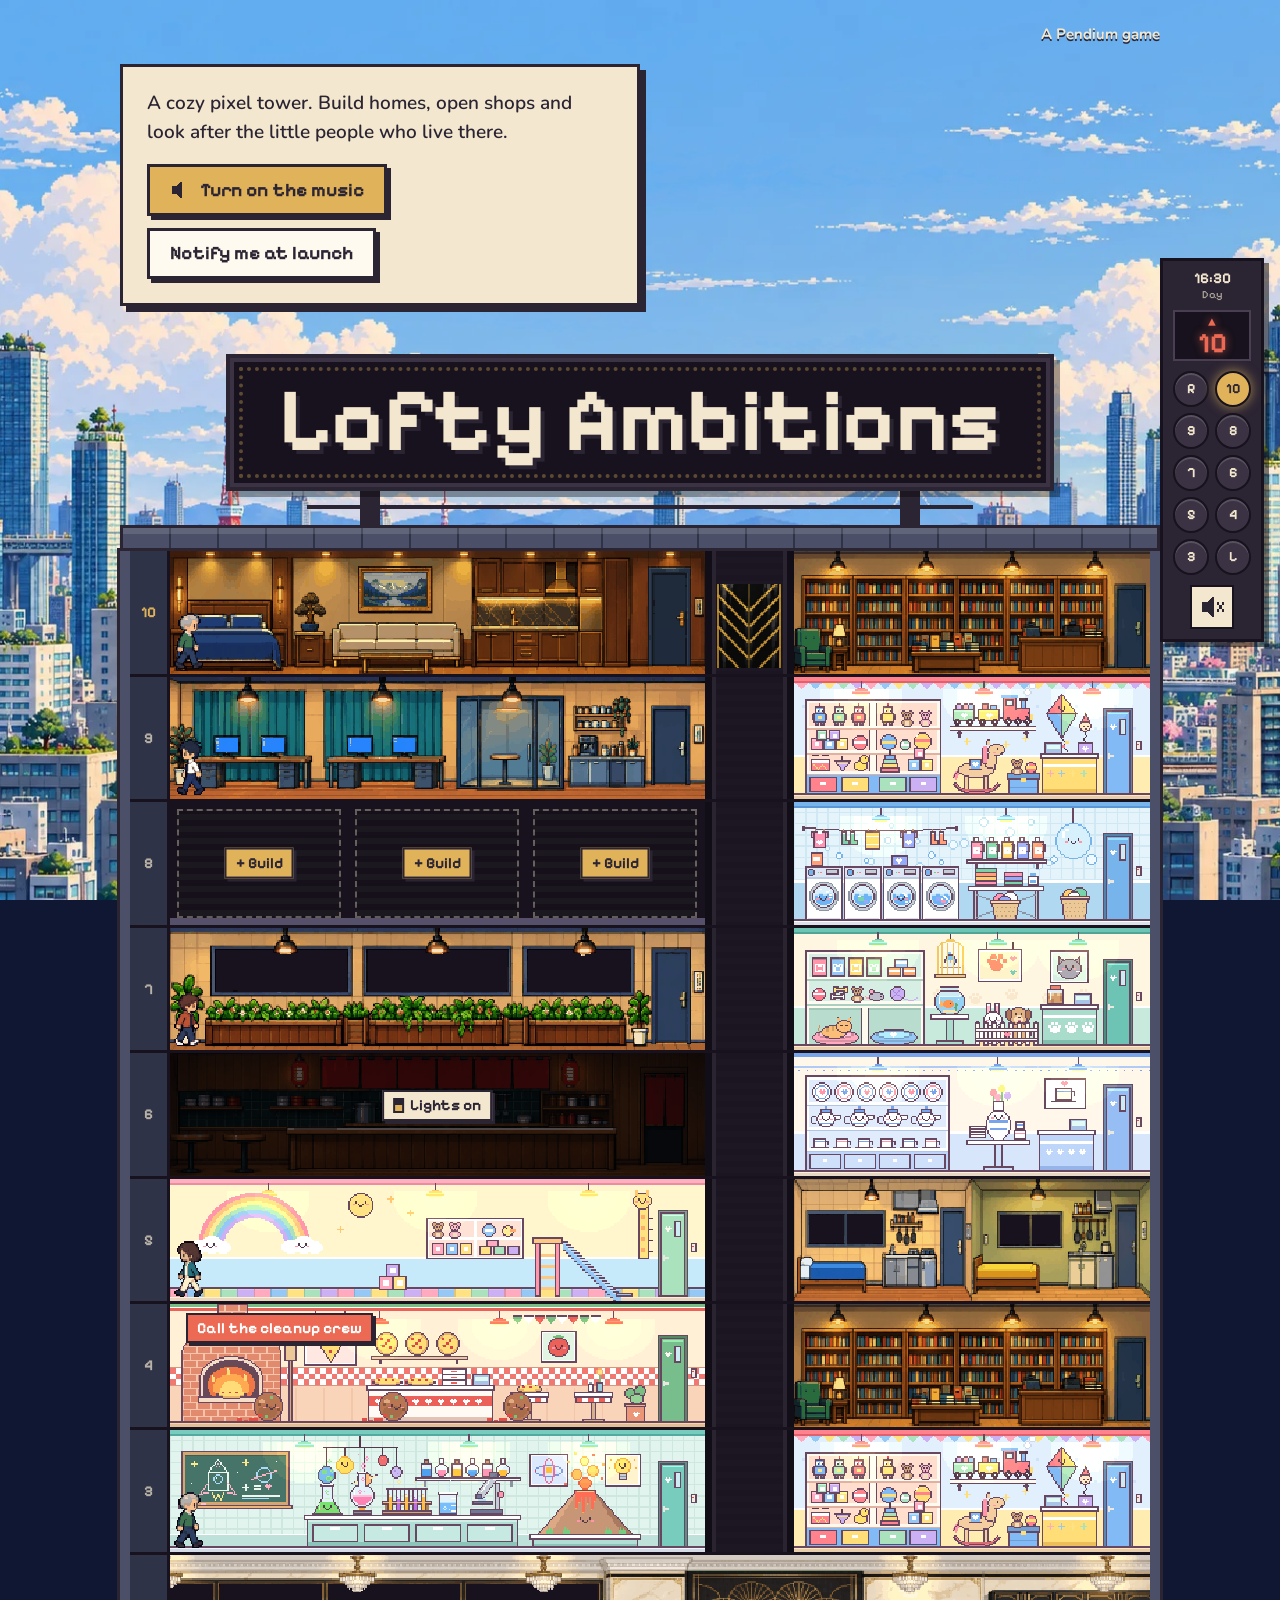
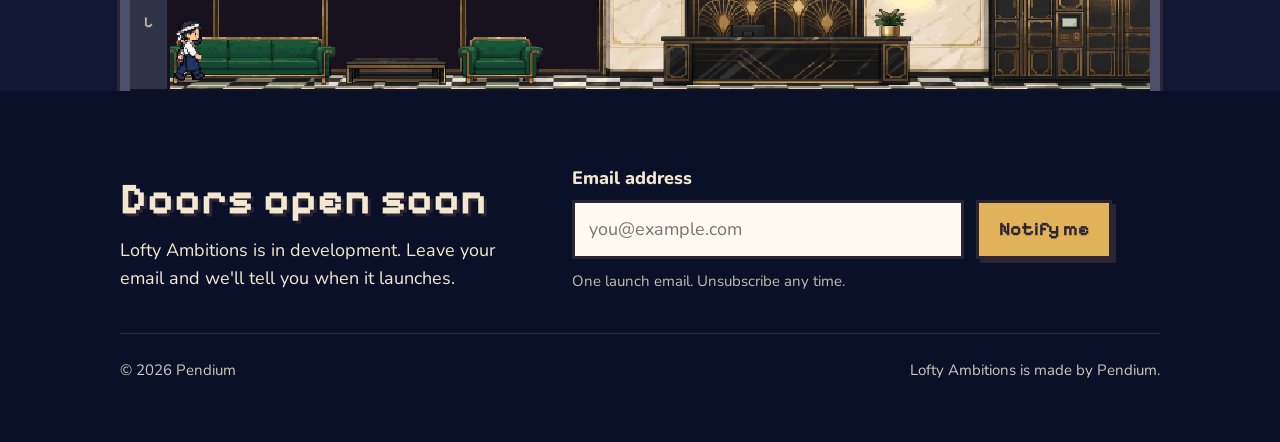
==== lofty-ambitions/index.html @ e8a54dee "Bring the Lofty Ambitions tower to life - Mishaps across the tower, as in the game: ducks in the gar" ====
<!DOCTYPE html>
<html lang="en">

<head>
  <meta charset="utf-8" />
  <meta name="viewport" content="width=device-width, initial-scale=1" />
  <title>Lofty Ambitions — a cozy pixel tower game</title>
  <meta name="description"
    content="Lofty Ambitions is a cozy pixel-art tower game. Build homes, open shops and look after the little people who live there." />
  <link rel="canonical" href="https://pendium.co/lofty-ambitions/" />
  <meta property="og:type" content="website" />
  <meta property="og:url" content="https://pendium.co/lofty-ambitions/" />
  <meta property="og:title" content="Lofty Ambitions — a cozy pixel tower game" />
  <meta property="og:description"
    content="Build homes, open shops and look after the little people who live there." />
  <meta property="og:image" content="https://pendium.co/lofty-ambitions/assets/og.jpg" />
  <meta property="og:image:width" content="1232" />
  <meta property="og:image:height" content="706" />
  <meta name="twitter:card" content="summary_large_image" />
  <link rel="icon" type="image/png" href="assets/icon.png" />
  <link rel="preconnect" href="https://fonts.googleapis.com" />
  <link rel="preconnect" href="https://fonts.gstatic.com" crossorigin />
  <link
    href="https://fonts.googleapis.com/css2?family=Nunito:wght@400;600;800&family=Pixelify+Sans:wght@500;700&display=swap"
    rel="stylesheet" />
  <style>
    /* Colours come from the game: its interface palette
       (Sources/TowerInterface/Palette.swift), the city art and the rooms. */
    :root {
      color-scheme: dark;
      --night: #0f1733;
      --ink: #2b2433;
      --ink-deep: #17121d;
      --parchment: #f3e8cf;
      --panel: #e9dcc0;
      --gold: #e0b35a;
      --gold-hi: #f4cd78;
      --coral: #ec6a54;
      --concrete: #4b5068;
      --concrete-lo: #2f3347;
      --pixel: "Pixelify Sans", ui-monospace, monospace;
      --sans: "Nunito", system-ui, sans-serif;
      --tower-w: min(1120px, 100vw - 32px);
      /* The tower is 704 sprite units wide: a 384-unit room, a 64-unit shaft, a 256-unit room. */
      --units: 704;
      --gutter: 40px;
    }

    * {
      box-sizing: border-box;
    }

    body {
      margin: 0;
      background: var(--night);
      color: var(--parchment);
      font-family: var(--sans);
      font-size: 18px;
      line-height: 1.6;
      -webkit-font-smoothing: antialiased;
      overflow-x: hidden;
    }

    a {
      color: inherit;
    }

    :focus-visible {
      outline: 3px solid var(--gold);
      outline-offset: 3px;
    }

    [hidden] {
      display: none !important;
    }

    .visually-hidden {
      position: absolute;
      width: 1px;
      height: 1px;
      overflow: hidden;
      clip-path: inset(50%);
      white-space: nowrap;
    }

    /* ---------- the sky: four times of day, crossfaded by the clock ---------- */

    .sky {
      position: fixed;
      inset: 0;
      z-index: -1;
      background: var(--night);
    }

    .sky-layer {
      position: absolute;
      inset: 0;
      background-position: center bottom;
      background-size: cover;
      background-repeat: no-repeat;
      opacity: 0;
      transition: opacity 260ms linear;
    }

    /* One even shade over the whole sky, so text and the tower read on every time of day. */
    .sky::after {
      content: "";
      position: absolute;
      inset: 0;
      background: rgba(10, 14, 36, 0.28);
    }

    /* ---------- buttons ---------- */

    .btn {
      display: inline-flex;
      align-items: center;
      gap: 10px;
      font-family: var(--pixel);
      font-weight: 700;
      font-size: 19px;
      line-height: 1;
      color: var(--ink);
      background: var(--gold);
      border: 3px solid var(--ink);
      border-radius: 0;
      padding: 13px 20px;
      box-shadow: 4px 4px 0 var(--ink);
      cursor: pointer;
      text-decoration: none;
      white-space: nowrap;
      transition: transform 70ms ease, box-shadow 70ms ease, background 120ms ease;
    }

    .btn:hover {
      background: var(--gold-hi);
    }

    .btn:active {
      transform: translate(3px, 3px);
      box-shadow: 1px 1px 0 var(--ink);
    }

    .btn--quiet {
      background: #fffaf0;
    }

    .btn--quiet:hover {
      background: #fff;
    }

    .btn svg {
      width: 20px;
      height: 20px;
      shape-rendering: crispEdges;
    }

    .btn .waves {
      display: none;
    }

    .btn[aria-pressed="true"] .waves {
      display: inline;
    }

    /* ---------- the hero sits on the roof ---------- */

    .roof {
      width: var(--tower-w);
      margin: 0 auto;
    }

    .roof-nav {
      display: flex;
      justify-content: flex-end;
      padding: 22px 0 18px;
    }

    .studio-link {
      font-weight: 700;
      font-size: 15px;
      text-decoration: none;
      text-shadow: 0 2px 0 var(--ink);
    }

    .studio-link:hover {
      text-decoration: underline;
    }

    /* A parchment panel, like the game's own panels. */
    .intro {
      max-width: 520px;
      padding: 22px 24px 24px;
      background: var(--parchment);
      color: var(--ink);
      border: 3px solid var(--ink);
      box-shadow: 6px 6px 0 var(--ink);
    }

    .intro p {
      margin: 0 0 18px;
      font-size: 19px;
      font-weight: 600;
      line-height: 1.5;
    }

    .actions {
      display: flex;
      flex-wrap: wrap;
      gap: 12px;
    }

    /* The title is a sign standing on the roof. It lights up at night. */
    .rooftop {
      display: flex;
      flex-direction: column;
      align-items: center;
      margin-top: 48px;
    }

    .title {
      position: relative;
      margin: 0;
      padding: 0.2em 0.55em 0.24em;
      font-family: var(--pixel);
      font-weight: 700;
      font-size: clamp(28px, 7vw, 96px);
      line-height: 1;
      white-space: nowrap;
      color: var(--parchment);
      background: var(--ink-deep);
      border: 4px solid var(--ink);
      box-shadow: inset 0 0 0 4px #3b3343, 6px 6px 0 rgba(0, 0, 0, 0.35);
      text-shadow: 0.05em 0.05em 0 var(--ink);
      transition: color 800ms ease, text-shadow 800ms ease;
    }

    /* A row of bulbs around the sign. */
    .title::before {
      content: "";
      position: absolute;
      inset: 9px;
      border: 4px dotted var(--gold);
      opacity: 0.35;
      transition: opacity 800ms ease, filter 800ms ease;
      pointer-events: none;
    }

    .is-night .title {
      color: #ffe6b0;
      text-shadow: 0 0 6px rgba(255, 179, 71, 0.9), 0 0 22px rgba(236, 106, 84, 0.7), 0.05em 0.05em 0 var(--ink);
    }

    .is-night .title::before {
      opacity: 1;
      filter: drop-shadow(0 0 4px rgba(255, 200, 100, 0.9));
    }

    .sign-legs {
      width: 64%;
      height: 34px;
      background:
        linear-gradient(90deg, transparent 8%, var(--ink) 8% 11%, transparent 11% 89%, var(--ink) 89% 92%, transparent 92%),
        linear-gradient(180deg, transparent 40%, var(--ink) 40% 52%, transparent 52%);
    }

    .parapet {
      height: 26px;
      background: repeating-linear-gradient(90deg, var(--concrete) 0 46px, var(--concrete-lo) 46px 48px);
      border: 3px solid var(--ink);
      border-bottom: 0;
      box-shadow: inset 0 6px 0 rgba(255, 255, 255, 0.12);
    }

    /* ---------- the tower: floors stacked like the game's cross-section ---------- */

    .tower {
      width: var(--tower-w);
      margin: 0 auto;
      border-left: 10px solid var(--concrete);
      border-right: 10px solid var(--concrete);
      outline: 3px solid var(--ink);
      background: var(--ink-deep);
    }

    .floors {
      position: relative;
    }

    .floor {
      position: relative;
      display: grid;
      grid-template-columns: var(--gutter) minmax(0, 1fr);
      border-bottom: 3px solid var(--ink-deep);
    }

    .num {
      display: grid;
      place-items: center;
      background: var(--concrete-lo);
      border-right: 3px solid var(--ink-deep);
      font-family: var(--pixel);
      font-weight: 700;
      font-size: 15px;
      color: rgba(243, 232, 207, 0.7);
    }

    .floor.is-current .num {
      color: var(--gold);
    }

    .scene {
      position: relative;
      aspect-ratio: var(--units) / 88;
      overflow: hidden;
      image-rendering: pixelated;
    }

    .part {
      position: absolute;
      top: 0;
      bottom: 0;
    }

    .part--left {
      left: 0;
      width: calc(384 / var(--units) * 100%);
    }

    .part--shaft {
      left: calc(384 / var(--units) * 100%);
      width: calc(64 / var(--units) * 100%);
      background:
        linear-gradient(90deg, #120e17 0 8%, #2a2431 8% 12%, transparent 12% 88%, #2a2431 88% 92%, #120e17 92%),
        repeating-linear-gradient(180deg, #1a1520 0 6px, #1d1724 6px 12px);
    }

    .part--right {
      left: calc(448 / var(--units) * 100%);
      width: calc(256 / var(--units) * 100%);
    }

    .art {
      position: absolute;
      inset: 0;
      background-image: var(--sprite);
      background-repeat: no-repeat;
      background-size: 100% calc(100% * var(--rows, 1));
      background-position: 0 calc(100% * var(--row, 0) / max(1, var(--rows, 1) - 1));
      image-rendering: pixelated;
    }

    /* A room. --ru is its width in sprite units, so people keep their size in any room. */
    .room {
      --ru: 384;
      position: absolute;
      inset: 0;
      overflow: hidden;
    }

    .part--right .room {
      --ru: 256;
    }

    /* A closed shop at night: the game's closed art plus dimmer light. */
    .room.is-closed::after {
      content: "";
      position: absolute;
      inset: 0;
      background: rgba(12, 16, 44, 0.42);
      mix-blend-mode: multiply;
      pointer-events: none;
    }

    .sprite {
      position: absolute;
      background-image: var(--src);
      background-repeat: no-repeat;
      image-rendering: pixelated;
      pointer-events: none;
    }

    .person {
      width: calc(28 / var(--ru) * 100%);
      height: calc(46 / 88 * 100%);
      bottom: calc(3 / 88 * 100%);
      background-size: 400% 100%;
    }

    .person.stroll {
      animation:
        walk-frames 0.6s steps(4) infinite,
        stroll var(--dur, 16s) linear infinite;
      animation-delay: 0s, var(--delay, 0s);
    }

    .person.stroll.face-left {
      transform: scaleX(-1);
      animation-direction: normal, reverse;
    }

    @keyframes walk-frames {
      to {
        background-position: 133.333% 0;
      }
    }

    @keyframes stroll {
      from {
        left: -8%;
      }

      to {
        left: 100%;
      }
    }

    /* Someone who just stepped out of the elevator. */
    .rider {
      transition: left 8s linear;
      animation: walk-frames 0.6s steps(4) infinite;
    }

    .rider.face-left {
      transform: scaleX(-1);
    }

    /* A pixel sign inside a room: the only UI on a floor. */
    .sign {
      position: absolute;
      z-index: 3;
      display: inline-flex;
      align-items: center;
      gap: 6px;
      font-family: var(--pixel);
      font-weight: 700;
      font-size: clamp(11px, 1.2vw, 16px);
      line-height: 1.1;
      color: var(--ink);
      background: var(--gold);
      border: 2px solid var(--ink);
      box-shadow: 3px 3px 0 var(--ink);
      padding: 5px 9px;
      white-space: nowrap;
      cursor: pointer;
      transition: transform 120ms ease, background 120ms ease;
    }

    .sign:hover {
      background: var(--gold-hi);
    }

    .sign:active {
      transform: translate(2px, 2px);
      box-shadow: 1px 1px 0 var(--ink);
    }

    .callout {
      display: none;
      position: absolute;
      right: calc(100% + 26px);
      top: 50%;
      transform: translateY(-50%);
      width: max-content;
      max-width: 150px;
      font-family: var(--pixel);
      font-size: 16px;
      line-height: 1.25;
      text-align: right;
      color: var(--parchment);
      text-shadow: 0 2px 0 var(--ink);
    }

    .callout::after {
      content: "→";
      display: block;
      color: var(--gold);
    }

    @media (min-width: 1300px) {
      .callout {
        display: block;
      }
    }

    /* ---------- the elevator cab rides the shaft ---------- */

    .cab {
      position: absolute;
      z-index: 4;
      background: url("assets/sprites/lift-cab.png") center / 100% 100% no-repeat;
      image-rendering: pixelated;
      transition: top 1100ms cubic-bezier(0.45, 0, 0.25, 1);
      pointer-events: none;
    }

    .cab.is-moving {
      background-image: url("assets/sprites/lift-doors.png");
    }

    /* ---------- mishaps: something small and silly goes wrong in a room ---------- */

    .creature {
      --cw: calc(40 / var(--ru) * 100%);
      width: var(--cw);
      height: calc(28 / 88 * 100%);
      bottom: calc(4 / 88 * 100%);
      left: var(--x);
      background-size: 200% 100%;
      opacity: 0;
      transition: left 900ms cubic-bezier(0.4, 0, 0.2, 1), opacity 300ms ease, transform 300ms ease;
    }

    .creature.flies {
      bottom: 36%;
    }

    .is-loose .creature {
      opacity: 1;
      animation:
        creature-frames 0.35s steps(2) infinite,
        roll var(--dur, 4s) ease-in-out infinite alternate;
      animation-delay: 0s, var(--delay, 0s);
    }

    .is-loose .creature.flies {
      animation:
        creature-frames 0.35s steps(2) infinite,
        roll var(--dur, 4s) ease-in-out infinite alternate,
        bob 1.4s ease-in-out infinite alternate;
      animation-delay: 0s, var(--delay, 0s), var(--delay, 0s);
    }

    .is-gathered .creature {
      opacity: 1;
      animation: creature-frames 0.35s steps(2) infinite;
    }

    .is-gone .creature {
      opacity: 0;
      transform: scale(0.2) translateY(-60%);
    }

    @keyframes creature-frames {
      to {
        background-position: 200% 0;
      }
    }

    @keyframes roll {
      from {
        left: 3%;
      }

      to {
        left: calc(97% - var(--cw));
      }
    }

    @keyframes bob {
      to {
        transform: translateY(-40%);
      }
    }

    .mishap-sign {
      top: 7%;
      left: 3%;
      color: #fff;
      background: var(--coral);
      animation: blink 1s steps(2) infinite;
    }

    .mishap-sign:hover {
      background: #f2806c;
    }

    @keyframes blink {
      50% {
        background: #c94a37;
      }
    }

    .guard {
      left: -10%;
      opacity: 0;
    }

    .guard.is-coming {
      opacity: 1;
      left: 34%;
      transition: left 2.2s linear;
      animation: walk-frames 0.6s steps(4) infinite;
    }

    .guard.is-here {
      opacity: 1;
      left: 34%;
    }

    .guard.is-leaving {
      opacity: 1;
      left: 104%;
      transition: left 2.4s linear;
      animation: walk-frames 0.6s steps(4) infinite;
    }

    /* ---------- 8F: build homes ---------- */

    .lot {
      position: absolute;
      top: 0;
      bottom: 0;
      width: calc(100% / 3);
      padding: 0;
      border: 0;
      background: transparent;
      cursor: pointer;
      overflow: hidden;
      font: inherit;
      color: inherit;
    }

    .lot:focus-visible {
      outline-offset: -4px;
    }

    .lot .art {
      --rows: 2;
      opacity: 0;
    }

    .lot::before {
      content: "";
      position: absolute;
      inset: calc(5 / 88 * 100%) 4% calc(5 / 88 * 100%);
      border: 2px dashed rgba(243, 232, 207, 0.35);
      background:
        repeating-linear-gradient(0deg, rgba(255, 255, 255, 0.03) 0 6px, transparent 6px 12px),
        rgba(20, 16, 26, 0.65);
    }

    .lot::after {
      content: "";
      position: absolute;
      left: 0;
      right: 0;
      bottom: 0;
      height: calc(5 / 88 * 100%);
      background: #57506a;
    }

    .lot .sign {
      left: 50%;
      top: 50%;
      transform: translate(-50%, -50%);
      pointer-events: none;
    }

    .lot:hover .sign {
      background: var(--gold-hi);
    }

    .lot[data-state="building"]::before,
    .lot[data-state="built"]::before,
    .lot[data-state="building"] .sign,
    .lot[data-state="built"] .sign {
      opacity: 0;
    }

    .lot[data-state="building"] .art {
      --row: 0;
      opacity: 1;
      animation: hammer 0.18s steps(2) infinite;
    }

    .lot[data-state="built"] .art {
      --row: 1;
      opacity: 1;
      animation: settle 420ms cubic-bezier(0.3, 1.5, 0.5, 1);
    }

    .lot[data-state="built"] {
      cursor: default;
    }

    @keyframes hammer {
      50% {
        transform: translateY(-1.5%);
      }
    }

    @keyframes settle {
      from {
        transform: scale(1.06);
        filter: brightness(1.5);
      }
    }

    .dust {
      position: absolute;
      left: 0;
      right: 0;
      bottom: 0;
      height: 40%;
      background:
        radial-gradient(circle at 20% 80%, rgba(243, 232, 207, 0.55) 0 12%, transparent 13%),
        radial-gradient(circle at 55% 90%, rgba(243, 232, 207, 0.45) 0 16%, transparent 17%),
        radial-gradient(circle at 82% 75%, rgba(243, 232, 207, 0.5) 0 10%, transparent 11%);
      opacity: 0;
      pointer-events: none;
    }

    .lot[data-state="building"] .dust {
      animation: dust 0.5s steps(3) infinite;
    }

    @keyframes dust {
      0% {
        opacity: 0.9;
        transform: translateY(0) scale(0.9);
      }

      100% {
        opacity: 0;
        transform: translateY(-30%) scale(1.3);
      }
    }

    .lot .person {
      width: calc(28 / 128 * 100%);
      opacity: 0;
    }

    .lot[data-state="built"] .person {
      opacity: 1;
      animation:
        walk-frames 0.6s steps(4) infinite,
        pace 7s ease-in-out infinite;
    }

    @keyframes pace {

      0%,
      100% {
        left: 8%;
        transform: scaleX(1);
      }

      45% {
        left: 62%;
        transform: scaleX(1);
      }

      50% {
        left: 62%;
        transform: scaleX(-1);
      }

      95% {
        left: 8%;
        transform: scaleX(-1);
      }
    }

    /* ---------- 6F: the ramen bar opens for the night ---------- */

    .room-button {
      position: absolute;
      inset: 0;
      width: 100%;
      padding: 0;
      border: 0;
      background: transparent;
      cursor: pointer;
    }

    .room-button:focus-visible {
      outline-offset: -4px;
    }

    .night {
      position: absolute;
      inset: 0;
      background: rgba(12, 16, 44, 0.66);
      mix-blend-mode: multiply;
      transition: opacity 500ms ease;
      pointer-events: none;
    }

    .lamps {
      position: absolute;
      inset: 0;
      pointer-events: none;
      background:
        radial-gradient(9% 34% at 14.5% 18%, rgba(255, 170, 90, 0.75), transparent 70%),
        radial-gradient(9% 34% at 75.5% 18%, rgba(255, 170, 90, 0.75), transparent 70%),
        radial-gradient(45% 60% at 45% 0%, rgba(255, 196, 120, 0.3), transparent 70%);
      mix-blend-mode: screen;
      opacity: 0;
      transition: opacity 500ms ease;
    }

    .room-button .sign {
      left: 50%;
      top: 30%;
      transform: translateX(-50%);
      background: var(--parchment);
      pointer-events: none;
    }

    .room-button:hover .sign {
      background: #fff6e0;
    }

    .switch {
      display: inline-block;
      width: 0.7em;
      height: 1em;
      background: var(--ink);
      position: relative;
    }

    .switch::after {
      content: "";
      position: absolute;
      left: 2px;
      right: 2px;
      bottom: 2px;
      height: 40%;
      background: var(--gold);
    }

    .is-lit .night {
      opacity: 0;
    }

    .is-lit .lamps {
      opacity: 1;
      animation: lantern 3.2s ease-in-out infinite;
    }

    @keyframes lantern {
      50% {
        opacity: 0.82;
      }
    }

    .is-lit .room-button .sign {
      opacity: 0;
    }

    .ramen .person {
      opacity: 0;
      transition: opacity 400ms ease;
    }

    .is-lit .ramen .person {
      opacity: 1;
    }

    .ramen .person.cook {
      left: 52%;
      animation: walk-frames 0.6s steps(4) infinite, cook 5s ease-in-out infinite;
    }

    .ramen .person.stroll,
    .ramen .person.cook {
      animation-play-state: paused;
    }

    .is-lit .ramen .person.stroll,
    .is-lit .ramen .person.cook {
      animation-play-state: running;
    }

    @keyframes cook {

      0%,
      100% {
        left: 38%;
        transform: scaleX(1);
      }

      48% {
        left: 62%;
        transform: scaleX(1);
      }

      52% {
        left: 62%;
        transform: scaleX(-1);
      }

      96% {
        left: 38%;
        transform: scaleX(-1);
      }
    }

    /* ---------- the lobby and the street ---------- */

    .lobby .scene {
      aspect-ratio: var(--units) / 96;
    }

    .lobby .art {
      background-size: cover;
      background-position: center bottom;
    }

    .lobby .person {
      width: calc(28 / var(--units) * 100%);
      height: calc(46 / 96 * 100%);
      bottom: calc(6 / 96 * 100%);
    }

    /* The street: a dark full-width band so the sign-up reads over any sky. */
    .street {
      width: var(--tower-w);
      margin: 0 auto;
      background: #0b1029;
      box-shadow: 0 0 0 100vmax #0b1029;
      clip-path: inset(0 -100vmax -100vmax);
    }

    .launch {
      display: grid;
      grid-template-columns: minmax(0, 5fr) minmax(0, 7fr);
      gap: 32px;
      align-items: end;
      padding: 72px 0 40px;
    }

    .launch h2 {
      font-family: var(--pixel);
      font-weight: 700;
      font-size: clamp(30px, 3.6vw, 44px);
      line-height: 1.1;
      margin: 0 0 12px;
      text-shadow: 3px 3px 0 var(--ink);
    }

    .launch p {
      margin: 0;
      max-width: 36ch;
    }

    .signup label {
      display: block;
      font-weight: 800;
      margin-bottom: 8px;
    }

    .signup-row {
      display: flex;
      gap: 12px;
      max-width: 540px;
    }

    .signup input[type="email"] {
      flex: 1;
      min-width: 0;
      font: inherit;
      color: var(--ink);
      background: #fffaf0;
      border: 3px solid var(--ink);
      border-radius: 0;
      padding: 12px 14px;
    }

    .signup .fine {
      font-size: 15px;
      margin: 10px 0 0;
      opacity: 0.8;
    }

    .footer {
      display: flex;
      flex-wrap: wrap;
      justify-content: space-between;
      gap: 10px 24px;
      padding: 24px 0 60px;
      border-top: 1px solid rgba(243, 232, 207, 0.15);
      font-size: 15px;
      opacity: 0.85;
    }

    .footer a {
      text-decoration: none;
    }

    .footer a:hover {
      text-decoration: underline;
    }

    /* ---------- the elevator panel ---------- */

    .elevator {
      position: fixed;
      right: 16px;
      top: 50%;
      transform: translateY(-50%);
      z-index: 10;
      padding: 10px;
      background: var(--ink);
      border: 3px solid var(--ink-deep);
      box-shadow: 5px 5px 0 rgba(0, 0, 0, 0.5);
      display: flex;
      flex-direction: column;
      align-items: center;
      gap: 10px;
    }

    .clock {
      width: 100%;
      text-align: center;
      font-family: var(--pixel);
      font-weight: 700;
      font-size: 15px;
      color: var(--parchment);
      font-variant-numeric: tabular-nums;
      line-height: 1;
    }

    .clock .phase {
      display: block;
      font-size: 11px;
      font-weight: 500;
      color: rgba(243, 232, 207, 0.65);
      margin-top: 3px;
    }

    .display {
      width: 100%;
      background: var(--ink-deep);
      border: 2px solid #4a3f52;
      text-align: center;
      font-family: var(--pixel);
      font-weight: 700;
      color: var(--coral);
      text-shadow: 0 0 8px rgba(236, 106, 84, 0.7);
      padding: 4px 0 2px;
      line-height: 1;
    }

    .display .arrow {
      display: block;
      font-size: 13px;
      height: 13px;
    }

    .display .now {
      display: block;
      font-size: 28px;
      font-variant-numeric: tabular-nums;
    }

    .floor-buttons {
      list-style: none;
      margin: 0;
      padding: 0;
      display: grid;
      grid-template-columns: repeat(2, 36px);
      gap: 6px;
    }

    .floor-buttons a {
      display: grid;
      place-items: center;
      width: 36px;
      height: 36px;
      border-radius: 50%;
      background: #3b3343;
      border: 2px solid var(--ink-deep);
      box-shadow: inset 0 2px 0 rgba(255, 255, 255, 0.15);
      font-family: var(--pixel);
      font-weight: 700;
      font-size: 14px;
      text-decoration: none;
      color: var(--parchment);
    }

    .floor-buttons a:hover {
      background: #4a4153;
    }

    .floor-buttons a[aria-current="true"] {
      background: var(--gold);
      color: var(--ink);
      box-shadow: 0 0 12px rgba(224, 179, 90, 0.7);
    }

    .sound-btn {
      display: grid;
      place-items: center;
      width: 44px;
      height: 44px;
      background: var(--parchment);
      border: 2px solid var(--ink-deep);
      cursor: pointer;
      color: var(--ink);
      padding: 0;
    }

    .sound-btn[aria-pressed="true"] {
      background: var(--gold);
    }

    .sound-btn svg {
      width: 24px;
      height: 24px;
      shape-rendering: crispEdges;
    }

    .sound-btn .waves {
      display: none;
    }

    .sound-btn[aria-pressed="true"] .waves {
      display: inline;
    }

    .sound-btn[aria-pressed="true"] .mute {
      display: none;
    }

    /* ---------- layout breakpoints ---------- */

    @media (min-width: 900px) {
      :root {
        --tower-w: min(1120px, 100vw - 240px);
      }
    }

    @media (max-width: 899px) {
      :root {
        /* On a phone the tower shows the left room and the shaft. */
        --units: 448;
        --gutter: 30px;
      }

      body {
        padding-bottom: 76px;
      }

      .part--right {
        display: none;
      }

      .num {
        font-size: 12px;
      }

      .elevator {
        top: auto;
        bottom: 12px;
        right: 12px;
        transform: none;
        flex-direction: row;
        padding: 6px;
      }

      .floor-buttons {
        display: none;
      }

      .clock {
        width: auto;
        padding: 0 4px;
      }

      .display {
        width: 58px;
      }

      .sign {
        padding: 3px 7px;
        box-shadow: 2px 2px 0 var(--ink);
      }

      .rooftop {
        margin-top: 36px;
      }

      .launch {
        grid-template-columns: 1fr;
        padding-top: 56px;
      }
    }

    @media (max-width: 520px) {
      body {
        font-size: 17px;
      }

      .intro p {
        font-size: 17px;
      }

      .title {
        font-size: 42px;
        line-height: 1.05;
        white-space: normal;
        text-align: center;
      }

      .tower {
        border-left-width: 6px;
        border-right-width: 6px;
      }

      .signup-row {
        flex-direction: column;
      }
    }

    @media (prefers-reduced-motion: reduce) {

      .person,
      .person.stroll,
      .rider,
      .lot[data-state] .art,
      .lot[data-state] .dust,
      .lot[data-state="built"] .person,
      .is-loose .creature,
      .is-loose .creature.flies,
      .mishap-sign,
      .is-lit .lamps {
        animation: none !important;
      }

      .guard,
      .creature,
      .cab,
      .rider,
      .sky-layer {
        transition: none !important;
      }

      .btn {
        transition: none;
      }
    }
  </style>
</head>

<body>
  <div class="sky" aria-hidden="true">
    <div class="sky-layer" data-sky="night" style="background-image:url(assets/sky-night.webp)"></div>
    <div class="sky-layer" data-sky="sunrise" style="background-image:url(assets/sky-sunrise.webp)"></div>
    <div class="sky-layer" data-sky="day" style="background-image:url(assets/sky-day.webp)"></div>
    <div class="sky-layer" data-sky="sunset" style="background-image:url(assets/sky-sunset.webp)"></div>
  </div>

  <header class="roof" id="roof" data-label="R" data-track="lofty-ambitions">
    <nav class="roof-nav" aria-label="Site">
      <a class="studio-link" href="/">A Pendium game</a>
    </nav>
    <div class="intro">
      <p>A cozy pixel tower. Build homes, open shops and look after the little people who live there.</p>
      <div class="actions">
        <button class="btn" type="button" data-sound-toggle aria-pressed="false">
          <svg viewBox="0 0 10 10" aria-hidden="true"><path fill="currentColor" d="M1 3h2l2-2h1v8H5L3 7H1z" /><path
              class="waves" fill="currentColor" d="M7 3h1v4H7zM9 2h1v6H9z" /></svg>
          <span data-sound-label>Turn on the music</span>
        </button>
        <a class="btn btn--quiet" href="#street">Notify me at launch</a>
      </div>
    </div>
    <div class="rooftop">
      <h1 class="title">Lofty Ambitions</h1>
      <div class="sign-legs" aria-hidden="true"></div>
    </div>
    <div class="parapet" aria-hidden="true"></div>
  </header>

  <main class="tower" aria-label="A tower from Lofty Ambitions">
    <div class="floors">

      <section class="floor" id="f10" data-label="10" data-track="ninety-floors-up" aria-label="Floor 10">
        <span class="num" aria-hidden="true">10</span>
        <div class="scene">
          <div class="part part--left">
            <div class="room" data-rider>
              <span class="art" style="--sprite:url(assets/sprites/room-luxuryApartment.png)"></span>
              <span class="sprite person stroll" style="--src:url(assets/sprites/walk-civilian3.png);--dur:22s;--delay:-6s"></span>
            </div>
          </div>
          <div class="part part--shaft"></div>
          <div class="part part--right">
            <div class="room" data-shop data-rider>
              <span class="art" style="--sprite:url(assets/sprites/room-bookshop.png);--rows:2"></span>
            </div>
          </div>
        </div>
        <p class="visually-hidden" role="status" data-status></p>
      </section>

      <section class="floor" id="f09" data-label="9" data-track="ninety-floors-up" aria-label="Floor 9">
        <span class="num" aria-hidden="true">9</span>
        <div class="scene">
          <div class="part part--left">
            <div class="room" data-shop data-rider>
              <span class="art" style="--sprite:url(assets/sprites/room-coworking.png);--rows:2"></span>
              <span class="sprite person stroll face-left" style="--src:url(assets/sprites/walk-civilian0.png);--dur:18s;--delay:-11s"></span>
            </div>
          </div>
          <div class="part part--shaft"></div>
          <div class="part part--right">
            <div class="room" data-shop data-rider data-mishap="robot" data-helper="the toy fixer" data-count="3">
              <span class="art" style="--sprite:url(assets/sprites/room-toyShop.png);--rows:2"></span>
            </div>
          </div>
        </div>
        <p class="visually-hidden" role="status" data-status></p>
      </section>

      <!-- 8F: build homes -->
      <section class="floor" id="f08" data-label="8" data-track="ninety-floors-up" aria-label="Floor 8, empty lots">
        <span class="callout" aria-hidden="true">Tap a lot to build a home</span>
        <span class="num" aria-hidden="true">8</span>
        <div class="scene">
          <div class="part part--left">
            <div class="room build" data-build>
              <button class="lot" type="button" style="left:0" data-state="empty" aria-label="Build home 1">
                <span class="art" style="--sprite:url(assets/sprites/room-apartment.png)"></span>
                <span class="dust"></span>
                <span class="sprite person" style="--src:url(assets/sprites/walk-civilian1.png)"></span>
                <span class="sign">+ Build</span>
              </button>
              <button class="lot" type="button" style="left:calc(100% / 3)" data-state="empty" aria-label="Build home 2">
                <span class="art" style="--sprite:url(assets/sprites/room-apartment2.png)"></span>
                <span class="dust"></span>
                <span class="sprite person" style="--src:url(assets/sprites/walk-civilian2.png);animation-delay:0s,-2s"></span>
                <span class="sign">+ Build</span>
              </button>
              <button class="lot" type="button" style="left:calc(200% / 3)" data-state="empty" aria-label="Build home 3">
                <span class="art" style="--sprite:url(assets/sprites/room-apartment3.png)"></span>
                <span class="dust"></span>
                <span class="sprite person" style="--src:url(assets/sprites/walk-civilian3.png);animation-delay:0s,-4s"></span>
                <span class="sign">+ Build</span>
              </button>
            </div>
          </div>
          <div class="part part--shaft"></div>
          <div class="part part--right">
            <div class="room" data-shop data-rider data-mishap="bubble" data-helper="the plumber" data-count="4" data-flies>
              <span class="art" style="--sprite:url(assets/sprites/room-laundromat.png);--rows:2"></span>
            </div>
          </div>
        </div>
        <p class="visually-hidden" role="status" data-status></p>
      </section>

      <section class="floor" id="f07" data-label="7" data-track="ninety-floors-up" aria-label="Floor 7">
        <span class="callout" aria-hidden="true">Mishaps pop up. Tap to call for help</span>
        <span class="num" aria-hidden="true">7</span>
        <div class="scene">
          <div class="part part--left">
            <div class="room" data-shop data-rider data-mishap="duck" data-helper="the park ranger" data-count="3">
              <span class="art" style="--sprite:url(assets/sprites/room-garden.png);--rows:2"></span>
              <span class="sprite person stroll" style="--src:url(assets/sprites/walk-civilian2.png);--dur:26s;--delay:-4s"></span>
            </div>
          </div>
          <div class="part part--shaft"></div>
          <div class="part part--right">
            <div class="room" data-shop data-rider data-mishap="puppy" data-helper="the pet catcher" data-count="3">
              <span class="art" style="--sprite:url(assets/sprites/room-petShop.png);--rows:2"></span>
            </div>
          </div>
        </div>
        <p class="visually-hidden" role="status" data-status></p>
      </section>

      <!-- 6F: the ramen bar -->
      <section class="floor" id="f06" data-label="6" data-track="steam-on-the-counter" data-track-dark="ninety-floors-up"
        data-needs-lights aria-label="Floor 6, ramen bar">
        <span class="callout" aria-hidden="true">Tap to open the ramen bar</span>
        <span class="num" aria-hidden="true">6</span>
        <div class="scene">
          <div class="part part--left">
            <div class="room ramen">
              <span class="art" style="--sprite:url(assets/sprites/room-ramen.png);--rows:2;--row:0"></span>
              <span class="lamps"></span>
              <span class="sprite person cook" style="--src:url(assets/sprites/walk-chef.png)"></span>
              <span class="sprite person stroll" style="--src:url(assets/sprites/walk-civilian0.png);--dur:14s;--delay:-3s"></span>
              <span class="sprite person stroll" style="--src:url(assets/sprites/walk-civilian2.png);--dur:18s;--delay:-11s"></span>
              <span class="night"></span>
              <button class="room-button" type="button" aria-pressed="false" data-ramen
                aria-label="Turn on the ramen bar lights">
                <span class="sign"><span class="switch" aria-hidden="true"></span> Lights on</span>
              </button>
            </div>
          </div>
          <div class="part part--shaft"></div>
          <div class="part part--right">
            <div class="room" data-shop data-rider>
              <span class="art" style="--sprite:url(assets/sprites/room-chinaShop.png);--rows:2"></span>
            </div>
          </div>
        </div>
        <p class="visually-hidden" role="status" data-status></p>
      </section>

      <section class="floor" id="f05" data-label="5" data-track="stairwell-samba" aria-label="Floor 5">
        <span class="num" aria-hidden="true">5</span>
        <div class="scene">
          <div class="part part--left">
            <div class="room" data-shop data-rider>
              <span class="art" style="--sprite:url(assets/sprites/room-daycare.png);--rows:2"></span>
              <span class="sprite person stroll face-left" style="--src:url(assets/sprites/walk-civilian1.png);--dur:20s;--delay:-9s"></span>
            </div>
          </div>
          <div class="part part--shaft"></div>
          <div class="part part--right">
            <div class="room" data-rider>
              <span class="art" style="--sprite:url(assets/sprites/room-apartment.png);--rows:2;--row:1;right:50%"></span>
              <span class="art" style="--sprite:url(assets/sprites/room-apartment2.png);--rows:2;--row:1;left:50%"></span>
            </div>
          </div>
        </div>
        <p class="visually-hidden" role="status" data-status></p>
      </section>

      <section class="floor" id="f04" data-label="4" data-track="stairwell-samba" aria-label="Floor 4, pizza parlor">
        <span class="num" aria-hidden="true">4</span>
        <div class="scene">
          <div class="part part--left">
            <div class="room" data-shop data-rider data-pizza data-mishap="meatball" data-helper="the cleanup crew" data-count="3">
              <span class="art" style="--sprite:url(assets/sprites/room-pizza.png);--rows:2"></span>
            </div>
          </div>
          <div class="part part--shaft"></div>
          <div class="part part--right">
            <div class="room" data-shop data-rider>
              <span class="art" style="--sprite:url(assets/sprites/room-bookshop.png);--rows:2"></span>
            </div>
          </div>
        </div>
        <p class="visually-hidden" role="status" data-status></p>
      </section>

      <section class="floor" id="f03" data-label="3" data-track="stairwell-samba" aria-label="Floor 3">
        <span class="num" aria-hidden="true">3</span>
        <div class="scene">
          <div class="part part--left">
            <div class="room" data-shop data-rider data-mishap="slime" data-helper="the slime squad" data-count="3">
              <span class="art" style="--sprite:url(assets/sprites/room-scienceLab.png);--rows:2"></span>
              <span class="sprite person stroll" style="--src:url(assets/sprites/walk-civilian3.png);--dur:19s;--delay:-14s"></span>
            </div>
          </div>
          <div class="part part--shaft"></div>
          <div class="part part--right">
            <div class="room" data-shop data-rider data-mishap="robot" data-helper="the toy fixer" data-count="2">
              <span class="art" style="--sprite:url(assets/sprites/room-toyShop.png);--rows:2"></span>
            </div>
          </div>
        </div>
        <p class="visually-hidden" role="status" data-status></p>
      </section>

      <section class="floor lobby" id="lobby" data-label="L" data-track="going-up" aria-label="Lobby">
        <span class="num" aria-hidden="true">L</span>
        <div class="scene">
          <span class="art" style="--sprite:url(assets/sprites/lobby.png)"></span>
          <span class="sprite person stroll" style="--src:url(assets/sprites/walk-civilian3.png);--dur:18s;--delay:-7s"></span>
          <span class="sprite person stroll face-left" style="--src:url(assets/sprites/walk-civilian1.png);--dur:22s;--delay:-2s"></span>
          <span class="sprite person stroll" style="--src:url(assets/sprites/walk-chef.png);--dur:27s;--delay:-19s"></span>
        </div>
      </section>

      <span class="cab" aria-hidden="true"></span>
    </div>
  </main>

  <div class="street" id="street">
    <section class="launch" aria-labelledby="launch-title">
      <div>
        <h2 id="launch-title">Doors open soon</h2>
        <p>Lofty Ambitions is in development. Leave your email and we'll tell you when it launches.</p>
      </div>
      <!-- Buttondown username: replace "pendium" in the action URL if the
           Buttondown account uses a different name. -->
      <form class="signup" action="https://buttondown.com/api/emails/embed-subscribe/pendium" method="post"
        data-signup>
        <label for="email">Email address</label>
        <div class="signup-row">
          <input id="email" type="email" name="email" placeholder="you@example.com" autocomplete="email" required />
          <input type="hidden" name="tag" value="lofty-ambitions" />
          <button class="btn" type="submit">Notify me</button>
        </div>
        <p class="fine">One launch email. Unsubscribe any time.</p>
      </form>
    </section>
    <footer class="footer">
      <span>© 2026 Pendium</span>
      <span>Lofty Ambitions is made by <a href="/">Pendium</a>.</span>
    </footer>
  </div>

  <nav class="elevator" aria-label="Floors">
    <div class="clock" aria-hidden="true">
      <span data-clock>16:30</span>
      <span class="phase" data-phase>Day</span>
    </div>
    <div class="display" aria-hidden="true">
      <span class="arrow" data-arrow></span>
      <span class="now" data-now>10</span>
    </div>
    <ul class="floor-buttons">
      <li><a href="#roof" data-go="roof" aria-label="Roof">R</a></li>
      <li><a href="#f10" data-go="f10" aria-label="Floor 10">10</a></li>
      <li><a href="#f09" data-go="f09" aria-label="Floor 9">9</a></li>
      <li><a href="#f08" data-go="f08" aria-label="Floor 8, empty lots">8</a></li>
      <li><a href="#f07" data-go="f07" aria-label="Floor 7">7</a></li>
      <li><a href="#f06" data-go="f06" aria-label="Floor 6, ramen bar">6</a></li>
      <li><a href="#f05" data-go="f05" aria-label="Floor 5">5</a></li>
      <li><a href="#f04" data-go="f04" aria-label="Floor 4, pizza parlor">4</a></li>
      <li><a href="#f03" data-go="f03" aria-label="Floor 3">3</a></li>
      <li><a href="#lobby" data-go="lobby" aria-label="Lobby">L</a></li>
    </ul>
    <button class="sound-btn" type="button" data-sound-toggle aria-pressed="false" aria-label="Music">
      <svg viewBox="0 0 10 10" aria-hidden="true"><path fill="currentColor" d="M1 3h2l2-2h1v8H5L3 7H1z" /><path
          class="waves" fill="currentColor" d="M7 3h1v4H7zM9 2h1v6H9z" /><path class="mute" fill="currentColor"
          d="M7 3h1v1H7zM9 3h1v1H9zM8 4h1v2H8zM7 6h1v1H7zM9 6h1v1H9z" /></svg>
    </button>
  </nav>

  <script>
    (function () {
      const reduceMotion = window.matchMedia("(prefers-reduced-motion: reduce)").matches;
      const wait = (ms) => new Promise((r) => setTimeout(r, reduceMotion ? Math.min(ms, 150) : ms));
      const pick = (list) => list[Math.floor(Math.random() * list.length)];
      const say = (el, text) => {
        const s = el.closest(".floor")?.querySelector("[data-status]");
        if (s) s.textContent = text;
      };

      /* ---------- audio: the game's room music and sounds ---------- */
      const MUSIC_VOLUME = 0.55;
      const FADE = 1.2;
      const tracks = {};
      let ctx = null;
      let soundOn = false;
      let current = null;

      function track(name) {
        if (!tracks[name]) {
          const el = new Audio(`assets/audio/${name}.mp3`);
          el.loop = true;
          el.preload = "auto";
          const gain = ctx.createGain();
          gain.gain.value = 0;
          ctx.createMediaElementSource(el).connect(gain).connect(ctx.destination);
          tracks[name] = { el, gain, timer: null };
        }
        return tracks[name];
      }

      function fade(t, value) {
        const now = ctx.currentTime;
        t.gain.gain.cancelScheduledValues(now);
        t.gain.gain.setValueAtTime(t.gain.gain.value, now);
        t.gain.gain.linearRampToValueAtTime(value, now + FADE);
      }

      function fadeOut(name) {
        const t = tracks[name];
        if (!t) return;
        fade(t, 0);
        clearTimeout(t.timer);
        t.timer = setTimeout(() => t.el.pause(), FADE * 1000 + 100);
      }

      function playTrack(name) {
        if (!soundOn) return;
        Object.keys(tracks).forEach((other) => {
          if (other !== name) fadeOut(other);
        });
        if (!name) return;
        const t = track(name);
        clearTimeout(t.timer);
        if (t.el.paused) t.el.play().catch(() => { });
        fade(t, MUSIC_VOLUME);
      }

      function blip(name, volume = 0.6) {
        if (!soundOn) return;
        const el = new Audio(`assets/audio/${name}.mp3`);
        el.volume = volume;
        el.play().catch(() => { });
      }

      // The elevator bell, made from two tones.
      function ding() {
        if (!soundOn || !ctx) return;
        [[1318.5, 0], [1046.5, 0.18]].forEach(([freq, delay]) => {
          const osc = ctx.createOscillator();
          const g = ctx.createGain();
          const t0 = ctx.currentTime + delay;
          osc.type = "sine";
          osc.frequency.value = freq;
          g.gain.setValueAtTime(0, t0);
          g.gain.linearRampToValueAtTime(0.1, t0 + 0.01);
          g.gain.exponentialRampToValueAtTime(0.001, t0 + 1.1);
          osc.connect(g).connect(ctx.destination);
          osc.start(t0);
          osc.stop(t0 + 1.2);
        });
      }

      // The ramen bar plays its own song only with its lights on.
      function trackFor(stop) {
        if (!stop) return null;
        if (stop.hasAttribute("data-needs-lights") && !stop.classList.contains("is-lit")) {
          return stop.dataset.trackDark || null;
        }
        return stop.dataset.track || null;
      }

      const toggles = document.querySelectorAll("[data-sound-toggle]");
      const toggleLabel = document.querySelector("[data-sound-label]");

      function setSound(on) {
        soundOn = on;
        toggles.forEach((b) => b.setAttribute("aria-pressed", String(on)));
        if (toggleLabel) toggleLabel.textContent = on ? "Turn off the music" : "Turn on the music";
        if (on) {
          if (!ctx) ctx = new (window.AudioContext || window.webkitAudioContext)();
          if (ctx.state === "suspended") ctx.resume();
          playTrack(trackFor(current));
          blip("fx-pop");
        } else if (ctx) {
          Object.keys(tracks).forEach(fadeOut);
        }
      }

      toggles.forEach((b) => b.addEventListener("click", () => setSound(!soundOn)));

      /* ---------- 8F: build homes ---------- */
      const build = document.querySelector("[data-build]");
      const lots = [...build.querySelectorAll(".lot")];

      lots.forEach((lot, i) => {
        lot.addEventListener("click", async () => {
          if (lot.dataset.state !== "empty") return;
          lot.dataset.state = "building";
          lot.disabled = true;
          blip("fx-thud", 0.5);
          await wait(900);
          lot.dataset.state = "built";
          lot.setAttribute("aria-label", `Home ${i + 1}, built`);
          blip("fx-coin", 0.6);
          const built = lots.filter((l) => l.dataset.state === "built").length;
          say(build, built === lots.length ? "All three homes are built." : `Home ${i + 1} is built.`);
          if (built === lots.length) {
            await wait(300);
            blip("fx-fanfare", 0.5);
          }
        });
      });

      /* ---------- 6F: the ramen bar ---------- */
      const ramenBtn = document.querySelector("[data-ramen]");
      const ramenFloor = ramenBtn.closest(".floor");
      const ramenArt = ramenFloor.querySelector(".ramen > .art");

      ramenBtn.addEventListener("click", () => {
        const lit = !ramenFloor.classList.contains("is-lit");
        ramenFloor.classList.toggle("is-lit", lit);
        ramenArt.style.setProperty("--row", lit ? 1 : 0);
        ramenBtn.setAttribute("aria-pressed", String(lit));
        ramenBtn.setAttribute("aria-label", lit ? "Turn off the ramen bar lights" : "Turn on the ramen bar lights");
        say(ramenBtn, lit ? "The ramen bar is open." : "The ramen bar is closed.");
        if (lit) {
          // Opening the bar is a request for its song.
          if (!soundOn) setSound(true);
          blip("fx-pop", 0.5);
        }
        if (current === ramenFloor) playTrack(trackFor(ramenFloor));
      });

      /* ---------- mishaps, as in the game: something silly gets loose, you call a helper ---------- */
      function visible(el) {
        if (!el.offsetParent) return false;
        const r = el.getBoundingClientRect();
        return r.width > 0 && r.bottom > 0 && r.top < window.innerHeight;
      }

      const mishaps = [...document.querySelectorAll("[data-mishap]")].map((room) => {
        const kind = room.dataset.mishap;
        const helper = room.dataset.helper;
        const count = Number(room.dataset.count) || 3;
        const flies = room.hasAttribute("data-flies");
        const creatures = [];
        for (let i = 0; i < count; i += 1) {
          const c = document.createElement("span");
          c.className = `sprite creature${flies ? " flies" : ""}`;
          const home = `${12 + (i * 70) / count}%`;
          c.dataset.home = home;
          c.style.setProperty("--src", `url(assets/sprites/mishap-${kind}.png)`);
          c.style.setProperty("--x", home);
          c.style.setProperty("--dur", `${(2.8 + Math.random() * 2).toFixed(2)}s`);
          c.style.setProperty("--delay", `${(-Math.random() * 3).toFixed(2)}s`);
          room.appendChild(c);
          creatures.push(c);
        }
        const guard = document.createElement("span");
        guard.className = "sprite person guard";
        guard.style.setProperty("--src", "url(assets/sprites/walk-security.png)");
        room.appendChild(guard);
        const sign = document.createElement("button");
        sign.type = "button";
        sign.className = "sign mishap-sign";
        sign.textContent = `Call ${helper}`;
        sign.hidden = true;
        room.appendChild(sign);
        const m = { room, helper, creatures, guard, sign, state: "idle", rest: 0, timer: null };
        sign.addEventListener("click", () => resolve(m));
        return m;
      });

      function startMishap(m) {
        if (m.state !== "idle") return;
        m.state = "loose";
        m.room.classList.add("is-loose");
        m.sign.hidden = false;
        say(m.room, `Something got loose. ${m.sign.textContent} to fix it.`);
        blip("disaster-zing", 0.35);
        // Left alone, the helper turns up on their own after a while.
        m.timer = setTimeout(() => resolve(m), 30000);
      }

      async function resolve(m) {
        if (m.state !== "loose") return;
        clearTimeout(m.timer);
        m.state = "helping";
        m.sign.hidden = true;
        blip("fx-zip", 0.45);
        m.guard.className = "sprite person guard is-coming";
        await wait(2300);
        m.guard.className = "sprite person guard is-here";
        // Freeze each creature where it is, then slide it next to the helper.
        const w = m.room.offsetWidth;
        m.creatures.forEach((c) => c.style.setProperty("--x", `${(c.offsetLeft / w) * 100}%`));
        m.room.classList.remove("is-loose");
        void m.room.offsetWidth;
        m.room.classList.add("is-gathered");
        m.creatures.forEach((c, i) => c.style.setProperty("--x", `${46 + i * 9}%`));
        await wait(1200);
        m.room.classList.add("is-gone");
        blip("fx-coin", 0.5);
        say(m.room, "All sorted.");
        await wait(400);
        m.guard.className = "sprite person guard is-leaving";
        await wait(2500);
        m.guard.className = "sprite person guard";
        m.room.classList.remove("is-gathered", "is-gone");
        m.creatures.forEach((c) => c.style.setProperty("--x", c.dataset.home));
        m.state = "idle";
        m.rest = Date.now() + 25000;
      }

      // Every few seconds a mishap may start in a room you can see. Two at most at a time.
      setInterval(() => {
        if (document.hidden) return;
        const now = Date.now();
        if (mishaps.filter((m) => m.state !== "idle").length >= 2) return;
        const pool = mishaps.filter((m) => m.state === "idle" && now > m.rest &&
          !m.room.classList.contains("is-closed") && visible(m.room));
        if (pool.length && Math.random() < 0.6) startMishap(pick(pool));
      }, 4000);

      /* ---------- the elevator: the cab, its riders and the panel ---------- */
      const roof = document.getElementById("roof");
      const street = document.getElementById("street");
      const floorsEl = document.querySelector(".floors");
      const floors = [...document.querySelectorAll(".floor")];
      const stops = [roof, ...floors];
      const shaftFloors = floors.filter((f) => f.querySelector(".part--shaft"));
      const cab = document.querySelector(".cab");
      const nowEl = document.querySelector("[data-now]");
      const arrowEl = document.querySelector("[data-arrow]");
      const buttons = [...document.querySelectorAll("[data-go]")];
      const RIDERS = ["civilian0", "civilian1", "civilian2", "civilian3"];
      let cabFloor = shaftFloors[0];
      let riderWaiting = false;
      let lastScroll = 0;
      let ticking = false;

      // A rider steps out of the cab and walks into a room next to the shaft.
      function dropRider(floor) {
        const rooms = [...floor.querySelectorAll("[data-rider]")].filter((r) => r.offsetParent);
        if (!rooms.length) return;
        const room = pick(rooms);
        const fromRight = !!room.closest(".part--left");
        const p = document.createElement("span");
        p.className = `sprite person rider${fromRight ? " face-left" : ""}`;
        p.style.setProperty("--src", `url(assets/sprites/walk-${pick(RIDERS)}.png)`);
        p.style.left = fromRight ? "95%" : "-6%";
        room.appendChild(p);
        requestAnimationFrame(() => requestAnimationFrame(() => {
          p.style.left = fromRight ? "-12%" : "104%";
        }));
        setTimeout(() => p.remove(), 8600);
      }

      function cabTop(floor) {
        const shaft = floor.querySelector(".part--shaft");
        const box = floorsEl.getBoundingClientRect();
        const r = shaft.getBoundingClientRect();
        const unit = r.height / 88;
        return { top: r.top - box.top + 24 * unit, left: r.left - box.left + 8 * unit, unit };
      }

      function sizeCab() {
        const { top, left, unit } = cabTop(cabFloor);
        cab.style.transition = "none";
        cab.style.width = `${48 * unit}px`;
        cab.style.height = `${60 * unit}px`;
        cab.style.left = `${left}px`;
        cab.style.top = `${top}px`;
        void cab.offsetWidth;
        cab.style.transition = "";
      }

      function arrive() {
        cab.classList.remove("is-moving");
        arrowEl.textContent = "";
        nowEl.textContent = cabFloor.dataset.label;
        ding();
        if (riderWaiting) dropRider(cabFloor);
        riderWaiting = false;
      }

      function cabGo(floor, withRider) {
        if (floor === cabFloor) {
          if (withRider) dropRider(floor);
          return;
        }
        const goingDown = shaftFloors.indexOf(floor) > shaftFloors.indexOf(cabFloor);
        cabFloor = floor;
        riderWaiting = withRider;
        const { top } = cabTop(floor);
        if (reduceMotion) {
          cab.style.top = `${top}px`;
          arrive();
          return;
        }
        arrowEl.textContent = goingDown ? "▼" : "▲";
        cab.classList.add("is-moving");
        cab.style.top = `${top}px`;
      }

      cab.addEventListener("transitionend", (e) => {
        if (e.propertyName === "top") arrive();
      });

      // When you stop scrolling, the cab keeps busy with short trips between floors you can see.
      setInterval(() => {
        if (document.hidden || Date.now() - lastScroll < 4000 || cab.classList.contains("is-moving")) return;
        const options = shaftFloors.filter((f) => f !== cabFloor && visible(f));
        if (options.length) cabGo(pick(options), true);
      }, 6500);

      function nearestStop() {
        const mid = window.innerHeight / 2;
        if (street.getBoundingClientRect().top < mid) return floors[floors.length - 1];
        let best = stops[0];
        let bestDist = Infinity;
        stops.forEach((s) => {
          const r = s.getBoundingClientRect();
          const d = Math.abs(r.top + r.height / 2 - mid);
          if (d < bestDist) {
            bestDist = d;
            best = s;
          }
        });
        return best;
      }

      const pizza = mishaps.find((m) => m.room.hasAttribute("data-pizza"));
      let pizzaStarted = false;

      function update() {
        ticking = false;

        // The meatballs get loose the first time the pizza parlor is in view.
        if (!pizzaStarted && pizza) {
          const r = pizza.room.getBoundingClientRect();
          if (r.top < window.innerHeight * 0.75 && r.bottom > 0) {
            pizzaStarted = true;
            startMishap(pizza);
          }
        }

        const stop = nearestStop();
        if (stop === current) return;
        if (current) current.classList.remove("is-current");
        current = stop;
        current.classList.add("is-current");
        buttons.forEach((b) => b.setAttribute("aria-current", String(b.dataset.go === current.id)));
        playTrack(trackFor(current));

        // The cab comes to the floor you are looking at.
        const target = current === roof ? shaftFloors[0]
          : shaftFloors.includes(current) ? current : shaftFloors[shaftFloors.length - 1];
        cabGo(target, Math.random() < 0.5);
      }

      function requestUpdate() {
        lastScroll = Date.now();
        if (!ticking) {
          ticking = true;
          requestAnimationFrame(update);
        }
      }

      sizeCab();
      update();

      window.addEventListener("scroll", requestUpdate, { passive: true });
      window.addEventListener("resize", () => {
        sizeCab();
        requestUpdate();
      });

      buttons.forEach((b) => {
        b.addEventListener("click", (event) => {
          const target = document.getElementById(b.dataset.go);
          if (!target) return;
          event.preventDefault();
          blip("fx-zip", 0.45);
          target.scrollIntoView({ behavior: reduceMotion ? "auto" : "smooth", block: target === roof ? "start" : "center" });
          history.replaceState(null, "", `#${b.dataset.go}`);
        });
      });

      /* ---------- a day passes: one game day in about four minutes ---------- */
      const SKY_KEYS = [
        [0, "night"], [300, "night"], [390, "sunrise"], [480, "day"],
        [990, "day"], [1080, "sunset"], [1170, "night"], [1440, "night"],
      ];
      const layers = Object.fromEntries([...document.querySelectorAll("[data-sky]")].map((l) => [l.dataset.sky, l]));
      const clockEl = document.querySelector("[data-clock]");
      const phaseEl = document.querySelector("[data-phase]");
      const shops = [...document.querySelectorAll("[data-shop]")];
      let minutes = 16 * 60 + 30;

      function renderTime() {
        const weights = { night: 0, sunrise: 0, day: 0, sunset: 0 };
        let from = "night";
        let to = "night";
        let f = 0;
        for (let i = 0; i < SKY_KEYS.length - 1; i += 1) {
          const [a, sa] = SKY_KEYS[i];
          const [b, sb] = SKY_KEYS[i + 1];
          if (minutes >= a && minutes < b) {
            f = (minutes - a) / (b - a);
            from = sa;
            to = sb;
            weights[sa] += 1 - f;
            weights[sb] += f;
            break;
          }
        }
        // The earlier sky shows in full underneath; the next one fades in on top of it.
        Object.entries(layers).forEach(([name, layer]) => {
          if (name === from) {
            layer.style.zIndex = 1;
            layer.style.opacity = 1;
          } else if (name === to) {
            layer.style.zIndex = 2;
            layer.style.opacity = f;
          } else {
            layer.style.zIndex = 0;
            layer.style.opacity = 0;
          }
        });

        const shown = Math.floor(minutes / 10) * 10;
        clockEl.textContent = `${String(Math.floor(shown / 60)).padStart(2, "0")}:${String(shown % 60).padStart(2, "0")}`;
        const night = minutes >= 1170 || minutes < 330;
        phaseEl.textContent = night ? "Night" : weights.sunrise > 0.5 ? "Sunrise" : weights.sunset > 0.5 ? "Sunset" : "Day";
        document.body.classList.toggle("is-night", night);

        // Shops close from 22:00 to 08:00. Homes stay open.
        const closed = minutes >= 1320 || minutes < 480;
        shops.forEach((room) => {
          if (room.classList.contains("is-closed") === closed) return;
          room.classList.toggle("is-closed", closed);
          room.querySelector(".art").style.setProperty("--row", closed ? 1 : 0);
        });
      }

      renderTime();
      setInterval(() => {
        minutes = (minutes + 1.5) % 1440;
        renderTime();
      }, 250);

      /* ---------- sign-up ---------- */
      const signup = document.querySelector("[data-signup]");
      signup.addEventListener("submit", (event) => {
        if (!soundOn || signup.dataset.sent) return;
        event.preventDefault();
        signup.dataset.sent = "1";
        blip("fx-coin", 0.8);
        setTimeout(() => signup.submit(), 350);
      });
    })();
  </script>
</body>

</html>
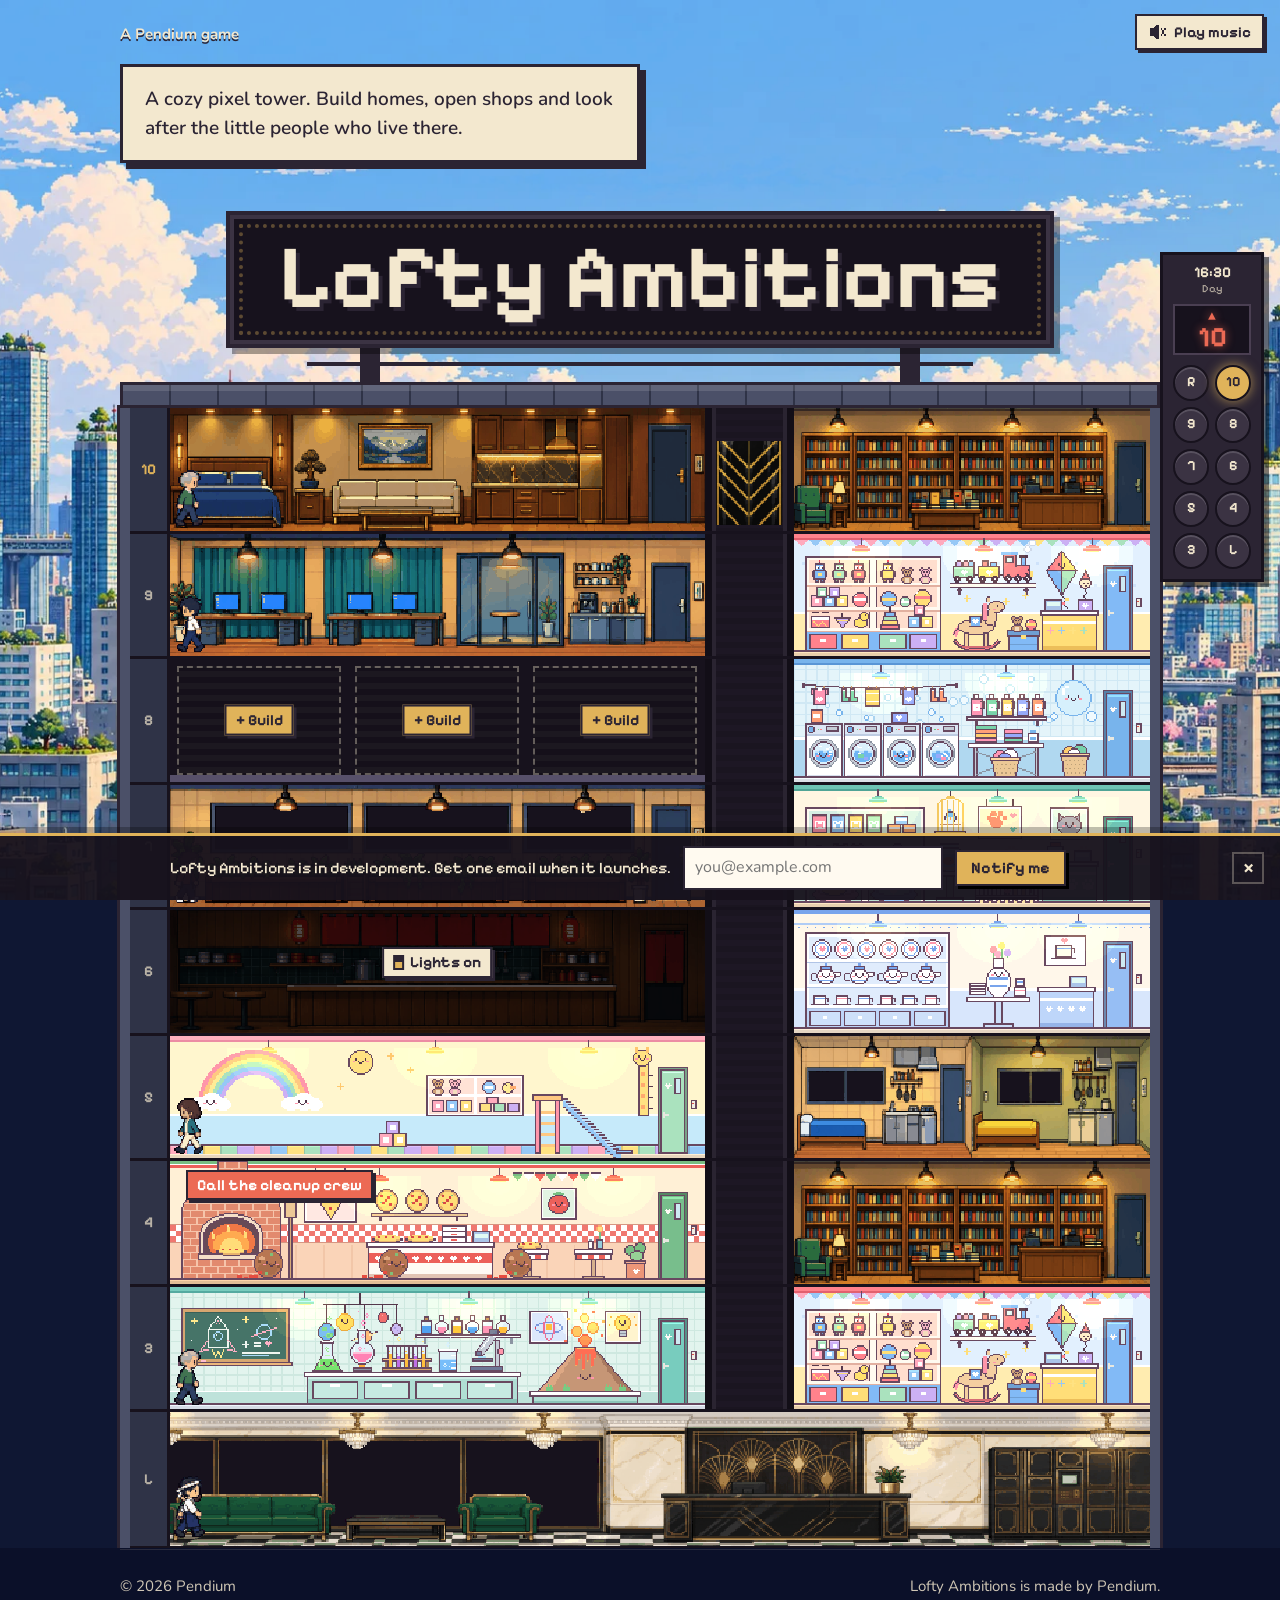
==== commit 2b5856bd: "Float the music button and move sign-up to a bottom banner - One small music button floats in the to" ====
--- a/lofty-ambitions/index.html
+++ b/lofty-ambitions/index.html
@@ -59,6 +59,7 @@
       line-height: 1.6;
       -webkit-font-smoothing: antialiased;
       overflow-x: hidden;
+      padding-bottom: var(--banner-h, 0px);
     }
 
     a {
@@ -172,7 +173,7 @@
 
     .roof-nav {
       display: flex;
-      justify-content: flex-end;
+      justify-content: flex-start;
       padding: 22px 0 18px;
     }
 
@@ -190,7 +191,7 @@
     /* A parchment panel, like the game's own panels. */
     .intro {
       max-width: 520px;
-      padding: 22px 24px 24px;
+      padding: 18px 22px;
       background: var(--parchment);
       color: var(--ink);
       border: 3px solid var(--ink);
@@ -198,7 +199,7 @@
     }
 
     .intro p {
-      margin: 0 0 18px;
+      margin: 0;
       font-size: 19px;
       font-weight: 600;
       line-height: 1.5;
@@ -924,57 +925,6 @@
       clip-path: inset(0 -100vmax -100vmax);
     }
 
-    .launch {
-      display: grid;
-      grid-template-columns: minmax(0, 5fr) minmax(0, 7fr);
-      gap: 32px;
-      align-items: end;
-      padding: 72px 0 40px;
-    }
-
-    .launch h2 {
-      font-family: var(--pixel);
-      font-weight: 700;
-      font-size: clamp(30px, 3.6vw, 44px);
-      line-height: 1.1;
-      margin: 0 0 12px;
-      text-shadow: 3px 3px 0 var(--ink);
-    }
-
-    .launch p {
-      margin: 0;
-      max-width: 36ch;
-    }
-
-    .signup label {
-      display: block;
-      font-weight: 800;
-      margin-bottom: 8px;
-    }
-
-    .signup-row {
-      display: flex;
-      gap: 12px;
-      max-width: 540px;
-    }
-
-    .signup input[type="email"] {
-      flex: 1;
-      min-width: 0;
-      font: inherit;
-      color: var(--ink);
-      background: #fffaf0;
-      border: 3px solid var(--ink);
-      border-radius: 0;
-      padding: 12px 14px;
-    }
-
-    .signup .fine {
-      font-size: 15px;
-      margin: 10px 0 0;
-      opacity: 0.8;
-    }
-
     .footer {
       display: flex;
       flex-wrap: wrap;
@@ -999,7 +949,7 @@
     .elevator {
       position: fixed;
       right: 16px;
-      top: 50%;
+      top: calc(50% - var(--banner-h, 0px) / 2);
       transform: translateY(-50%);
       z-index: 10;
       padding: 10px;
@@ -1091,38 +1041,119 @@
       box-shadow: 0 0 12px rgba(224, 179, 90, 0.7);
     }
 
-    .sound-btn {
+    /* ---------- the music button, floating top right ---------- */
+
+    .music-btn {
+      position: fixed;
+      top: 14px;
+      right: 16px;
+      z-index: 20;
+      display: inline-flex;
+      align-items: center;
+      gap: 8px;
+      font-family: var(--pixel);
+      font-weight: 700;
+      font-size: 15px;
+      line-height: 1;
+      color: var(--ink);
+      background: var(--parchment);
+      border: 2px solid var(--ink);
+      box-shadow: 3px 3px 0 var(--ink);
+      padding: 7px 11px;
+      cursor: pointer;
+    }
+
+    .music-btn:hover {
+      background: #fff6e0;
+    }
+
+    .music-btn[aria-pressed="true"] {
+      background: var(--gold);
+    }
+
+    .music-btn svg {
+      width: 18px;
+      height: 18px;
+      shape-rendering: crispEdges;
+    }
+
+    .music-btn .waves,
+    .music-btn[aria-pressed="true"] .mute {
+      display: none;
+    }
+
+    .music-btn[aria-pressed="true"] .waves {
+      display: inline;
+    }
+
+    /* ---------- the launch banner across the bottom ---------- */
+
+    .banner {
+      position: fixed;
+      left: 0;
+      right: 0;
+      bottom: 0;
+      z-index: 20;
+      display: flex;
+      align-items: center;
+      gap: 12px;
+      padding: 10px 16px;
+      background: rgba(23, 18, 29, 0.96);
+      border-top: 3px solid var(--gold);
+      box-shadow: 0 -6px 0 rgba(0, 0, 0, 0.25);
+    }
+
+    .signup {
+      flex: 1;
+      display: flex;
+      align-items: center;
+      justify-content: center;
+      gap: 12px;
+      flex-wrap: wrap;
+    }
+
+    .banner-text {
+      font-family: var(--pixel);
+      font-weight: 500;
+      font-size: 16px;
+      line-height: 1.3;
+    }
+
+    .signup input[type="email"] {
+      width: 260px;
+      font: inherit;
+      font-size: 16px;
+      color: var(--ink);
+      background: #fffaf0;
+      border: 2px solid var(--ink);
+      border-radius: 0;
+      padding: 7px 10px;
+    }
+
+    .signup .btn {
+      font-size: 16px;
+      padding: 8px 14px;
+      border-width: 2px;
+      box-shadow: 3px 3px 0 #000;
+    }
+
+    .banner-close {
+      flex: none;
+      width: 32px;
+      height: 32px;
       display: grid;
       place-items: center;
-      width: 44px;
-      height: 44px;
-      background: var(--parchment);
-      border: 2px solid var(--ink-deep);
+      font-family: var(--pixel);
+      font-size: 22px;
+      line-height: 1;
+      color: var(--parchment);
+      background: transparent;
+      border: 2px solid rgba(243, 232, 207, 0.3);
       cursor: pointer;
-      color: var(--ink);
-      padding: 0;
-    }
-
-    .sound-btn[aria-pressed="true"] {
-      background: var(--gold);
-    }
-
-    .sound-btn svg {
-      width: 24px;
-      height: 24px;
-      shape-rendering: crispEdges;
-    }
-
-    .sound-btn .waves {
-      display: none;
-    }
-
-    .sound-btn[aria-pressed="true"] .waves {
-      display: inline;
-    }
-
-    .sound-btn[aria-pressed="true"] .mute {
-      display: none;
+    }
+
+    .banner-close:hover {
+      border-color: var(--parchment);
     }
 
     /* ---------- layout breakpoints ---------- */
@@ -1140,10 +1171,6 @@
         --gutter: 30px;
       }
 
-      body {
-        padding-bottom: 76px;
-      }
-
       .part--right {
         display: none;
       }
@@ -1154,7 +1181,7 @@
 
       .elevator {
         top: auto;
-        bottom: 12px;
+        bottom: calc(var(--banner-h, 0px) + 10px);
         right: 12px;
         transform: none;
         flex-direction: row;
@@ -1183,9 +1210,29 @@
         margin-top: 36px;
       }
 
-      .launch {
-        grid-template-columns: 1fr;
-        padding-top: 56px;
+      .banner {
+        padding: 8px 10px;
+        gap: 8px;
+      }
+
+      .banner-text {
+        flex-basis: 100%;
+        font-size: 14px;
+      }
+
+      .signup {
+        justify-content: flex-start;
+        gap: 8px;
+      }
+
+      .signup input[type="email"] {
+        flex: 1;
+        width: auto;
+        min-width: 0;
+      }
+
+      .footer {
+        padding-bottom: 96px;
       }
     }
 
@@ -1210,9 +1257,6 @@
         border-right-width: 6px;
       }
 
-      .signup-row {
-        flex-direction: column;
-      }
     }
 
     @media (prefers-reduced-motion: reduce) {
@@ -1259,14 +1303,6 @@
     </nav>
     <div class="intro">
       <p>A cozy pixel tower. Build homes, open shops and look after the little people who live there.</p>
-      <div class="actions">
-        <button class="btn" type="button" data-sound-toggle aria-pressed="false">
-          <svg viewBox="0 0 10 10" aria-hidden="true"><path fill="currentColor" d="M1 3h2l2-2h1v8H5L3 7H1z" /><path
-              class="waves" fill="currentColor" d="M7 3h1v4H7zM9 2h1v6H9z" /></svg>
-          <span data-sound-label>Turn on the music</span>
-        </button>
-        <a class="btn btn--quiet" href="#street">Notify me at launch</a>
-      </div>
     </div>
     <div class="rooftop">
       <h1 class="title">Lofty Ambitions</h1>
@@ -1475,29 +1511,33 @@
   </main>
 
   <div class="street" id="street">
-    <section class="launch" aria-labelledby="launch-title">
-      <div>
-        <h2 id="launch-title">Doors open soon</h2>
-        <p>Lofty Ambitions is in development. Leave your email and we'll tell you when it launches.</p>
-      </div>
-      <!-- Buttondown username: replace "pendium" in the action URL if the
-           Buttondown account uses a different name. -->
-      <form class="signup" action="https://buttondown.com/api/emails/embed-subscribe/pendium" method="post"
-        data-signup>
-        <label for="email">Email address</label>
-        <div class="signup-row">
-          <input id="email" type="email" name="email" placeholder="you@example.com" autocomplete="email" required />
-          <input type="hidden" name="tag" value="lofty-ambitions" />
-          <button class="btn" type="submit">Notify me</button>
-        </div>
-        <p class="fine">One launch email. Unsubscribe any time.</p>
-      </form>
-    </section>
     <footer class="footer">
       <span>© 2026 Pendium</span>
       <span>Lofty Ambitions is made by <a href="/">Pendium</a>.</span>
     </footer>
   </div>
+
+  <!-- The music button floats in the top right corner. -->
+  <button class="music-btn" type="button" data-sound-toggle aria-pressed="false">
+    <svg viewBox="0 0 10 10" aria-hidden="true"><path fill="currentColor" d="M1 3h2l2-2h1v8H5L3 7H1z" /><path
+        class="waves" fill="currentColor" d="M7 3h1v4H7zM9 2h1v6H9z" /><path class="mute" fill="currentColor"
+        d="M7 3h1v1H7zM9 3h1v1H9zM8 4h1v2H8zM7 6h1v1H7zM9 6h1v1H9z" /></svg>
+    <span data-sound-label>Play music</span>
+  </button>
+
+  <!-- The launch sign-up: a banner across the bottom of the screen. -->
+  <aside class="banner" aria-label="Launch sign-up" data-banner>
+    <!-- Buttondown username: replace "pendium" in the action URL if the
+         Buttondown account uses a different name. -->
+    <form class="signup" action="https://buttondown.com/api/emails/embed-subscribe/pendium" method="post"
+      data-signup>
+      <label class="banner-text" for="email">Lofty Ambitions is in development. Get one email when it launches.</label>
+      <input id="email" type="email" name="email" placeholder="you@example.com" autocomplete="email" required />
+      <input type="hidden" name="tag" value="lofty-ambitions" />
+      <button class="btn" type="submit">Notify me</button>
+    </form>
+    <button class="banner-close" type="button" aria-label="Close the sign-up banner" data-banner-close>×</button>
+  </aside>
 
   <nav class="elevator" aria-label="Floors">
     <div class="clock" aria-hidden="true">
@@ -1520,11 +1560,6 @@
       <li><a href="#f03" data-go="f03" aria-label="Floor 3">3</a></li>
       <li><a href="#lobby" data-go="lobby" aria-label="Lobby">L</a></li>
     </ul>
-    <button class="sound-btn" type="button" data-sound-toggle aria-pressed="false" aria-label="Music">
-      <svg viewBox="0 0 10 10" aria-hidden="true"><path fill="currentColor" d="M1 3h2l2-2h1v8H5L3 7H1z" /><path
-          class="waves" fill="currentColor" d="M7 3h1v4H7zM9 2h1v6H9z" /><path class="mute" fill="currentColor"
-          d="M7 3h1v1H7zM9 3h1v1H9zM8 4h1v2H8zM7 6h1v1H7zM9 6h1v1H9z" /></svg>
-    </button>
   </nav>
 
   <script>
@@ -1625,7 +1660,7 @@
       function setSound(on) {
         soundOn = on;
         toggles.forEach((b) => b.setAttribute("aria-pressed", String(on)));
-        if (toggleLabel) toggleLabel.textContent = on ? "Turn off the music" : "Turn on the music";
+        if (toggleLabel) toggleLabel.textContent = on ? "Stop music" : "Play music";
         if (on) {
           if (!ctx) ctx = new (window.AudioContext || window.webkitAudioContext)();
           if (ctx.state === "suspended") ctx.resume();
@@ -2000,6 +2035,25 @@
         renderTime();
       }, 250);
 
+      /* ---------- the launch banner ---------- */
+      const banner = document.querySelector("[data-banner]");
+      const setBannerSpace = () => {
+        const h = banner.hidden ? 0 : banner.offsetHeight;
+        document.documentElement.style.setProperty("--banner-h", `${h}px`);
+      };
+      try {
+        if (localStorage.getItem("lofty-banner-closed") === "1") banner.hidden = true;
+      } catch (e) { /* storage blocked: keep the banner */ }
+      if (window.ResizeObserver) new ResizeObserver(setBannerSpace).observe(banner);
+      setBannerSpace();
+      document.querySelector("[data-banner-close]").addEventListener("click", () => {
+        banner.hidden = true;
+        setBannerSpace();
+        try {
+          localStorage.setItem("lofty-banner-closed", "1");
+        } catch (e) { /* storage blocked: closes for this visit only */ }
+      });
+
       /* ---------- sign-up ---------- */
       const signup = document.querySelector("[data-signup]");
       signup.addEventListener("submit", (event) => {
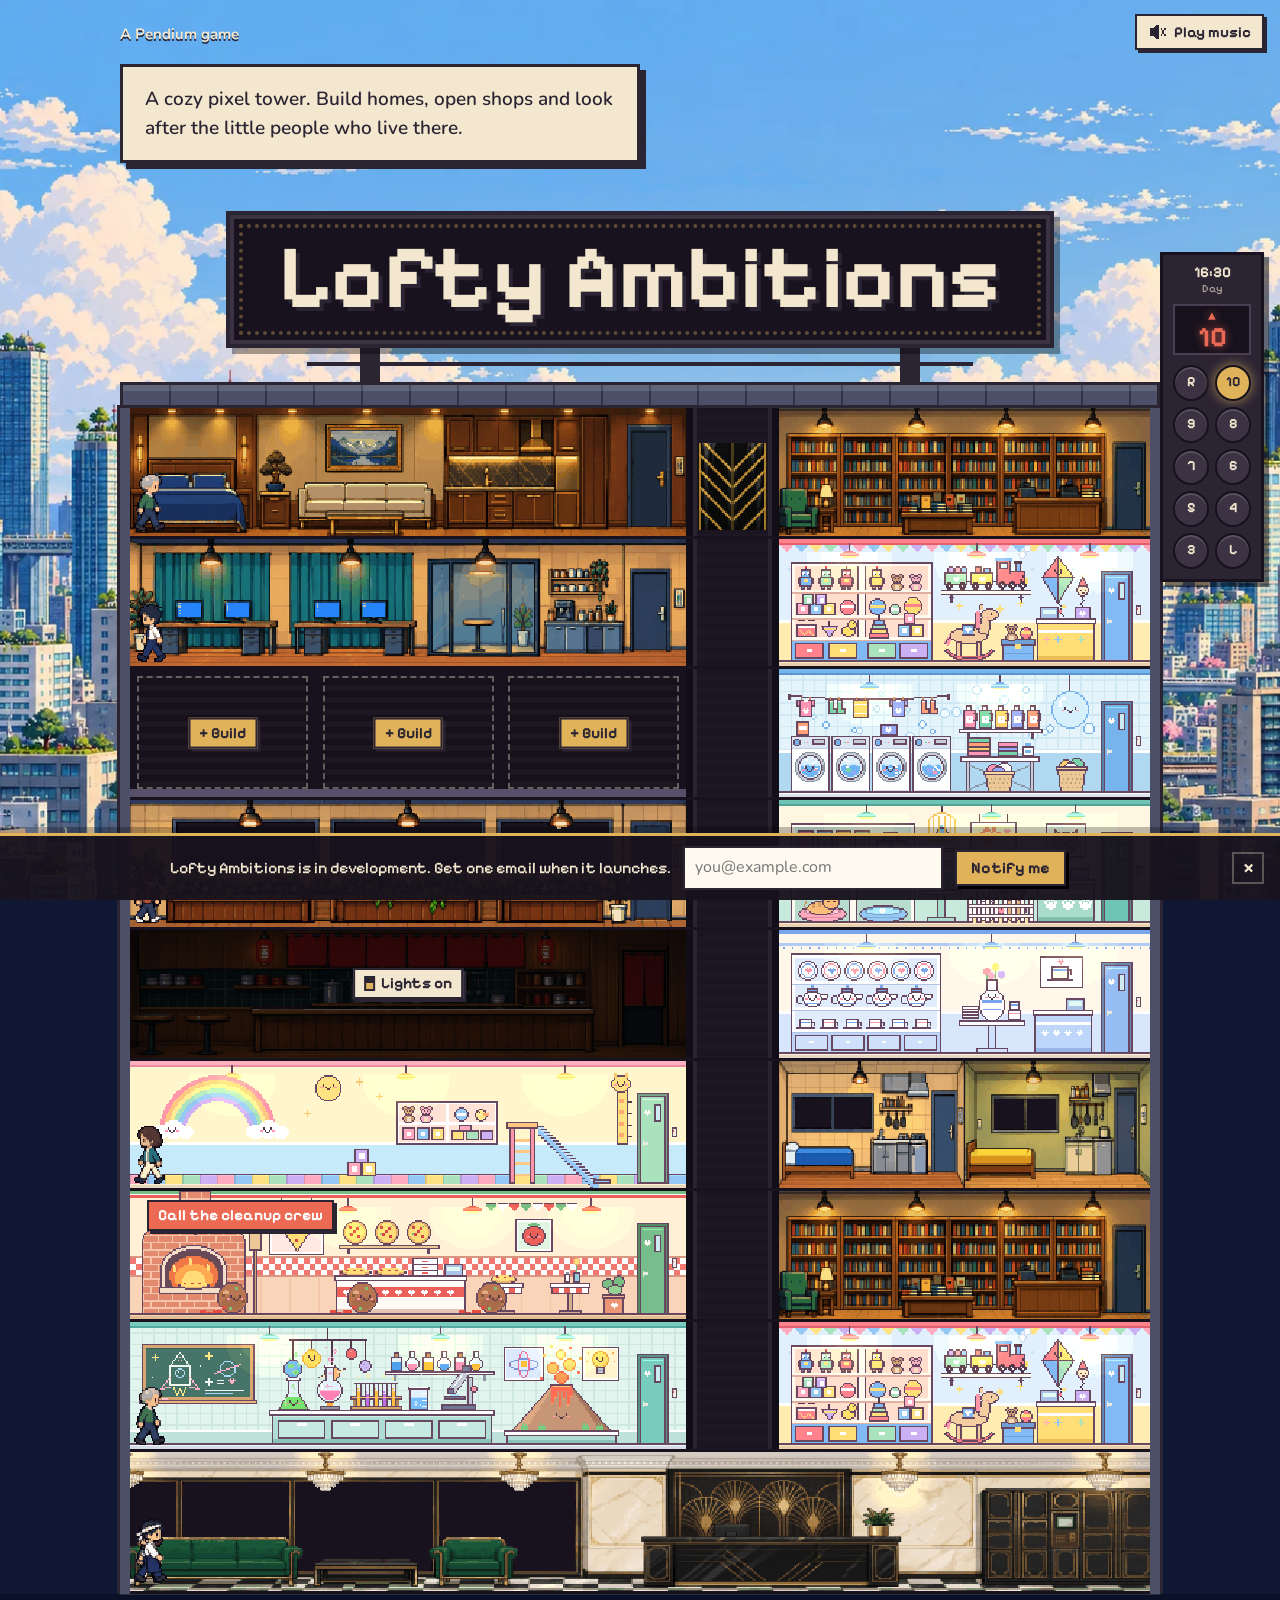
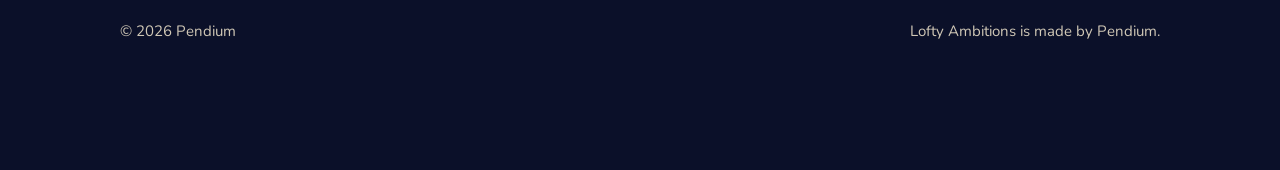
==== commit f8f945a0: "Remove floor number column from the Lofty Ambitions tower The elevator panel already shows the curre" ====
--- a/lofty-ambitions/index.html
+++ b/lofty-ambitions/index.html
@@ -43,7 +43,6 @@
       --tower-w: min(1120px, 100vw - 32px);
       /* The tower is 704 sprite units wide: a 384-unit room, a 64-unit shaft, a 256-unit room. */
       --units: 704;
-      --gutter: 40px;
     }
 
     * {
@@ -290,24 +289,7 @@
 
     .floor {
       position: relative;
-      display: grid;
-      grid-template-columns: var(--gutter) minmax(0, 1fr);
       border-bottom: 3px solid var(--ink-deep);
-    }
-
-    .num {
-      display: grid;
-      place-items: center;
-      background: var(--concrete-lo);
-      border-right: 3px solid var(--ink-deep);
-      font-family: var(--pixel);
-      font-weight: 700;
-      font-size: 15px;
-      color: rgba(243, 232, 207, 0.7);
-    }
-
-    .floor.is-current .num {
-      color: var(--gold);
     }
 
     .scene {
@@ -1168,15 +1150,10 @@
       :root {
         /* On a phone the tower shows the left room and the shaft. */
         --units: 448;
-        --gutter: 30px;
       }
 
       .part--right {
         display: none;
-      }
-
-      .num {
-        font-size: 12px;
       }
 
       .elevator {
@@ -1315,7 +1292,6 @@
     <div class="floors">
 
       <section class="floor" id="f10" data-label="10" data-track="ninety-floors-up" aria-label="Floor 10">
-        <span class="num" aria-hidden="true">10</span>
         <div class="scene">
           <div class="part part--left">
             <div class="room" data-rider>
@@ -1334,7 +1310,6 @@
       </section>
 
       <section class="floor" id="f09" data-label="9" data-track="ninety-floors-up" aria-label="Floor 9">
-        <span class="num" aria-hidden="true">9</span>
         <div class="scene">
           <div class="part part--left">
             <div class="room" data-shop data-rider>
@@ -1355,7 +1330,6 @@
       <!-- 8F: build homes -->
       <section class="floor" id="f08" data-label="8" data-track="ninety-floors-up" aria-label="Floor 8, empty lots">
         <span class="callout" aria-hidden="true">Tap a lot to build a home</span>
-        <span class="num" aria-hidden="true">8</span>
         <div class="scene">
           <div class="part part--left">
             <div class="room build" data-build>
@@ -1391,7 +1365,6 @@
 
       <section class="floor" id="f07" data-label="7" data-track="ninety-floors-up" aria-label="Floor 7">
         <span class="callout" aria-hidden="true">Mishaps pop up. Tap to call for help</span>
-        <span class="num" aria-hidden="true">7</span>
         <div class="scene">
           <div class="part part--left">
             <div class="room" data-shop data-rider data-mishap="duck" data-helper="the park ranger" data-count="3">
@@ -1413,7 +1386,6 @@
       <section class="floor" id="f06" data-label="6" data-track="steam-on-the-counter" data-track-dark="ninety-floors-up"
         data-needs-lights aria-label="Floor 6, ramen bar">
         <span class="callout" aria-hidden="true">Tap to open the ramen bar</span>
-        <span class="num" aria-hidden="true">6</span>
         <div class="scene">
           <div class="part part--left">
             <div class="room ramen">
@@ -1440,7 +1412,6 @@
       </section>
 
       <section class="floor" id="f05" data-label="5" data-track="stairwell-samba" aria-label="Floor 5">
-        <span class="num" aria-hidden="true">5</span>
         <div class="scene">
           <div class="part part--left">
             <div class="room" data-shop data-rider>
@@ -1460,7 +1431,6 @@
       </section>
 
       <section class="floor" id="f04" data-label="4" data-track="stairwell-samba" aria-label="Floor 4, pizza parlor">
-        <span class="num" aria-hidden="true">4</span>
         <div class="scene">
           <div class="part part--left">
             <div class="room" data-shop data-rider data-pizza data-mishap="meatball" data-helper="the cleanup crew" data-count="3">
@@ -1478,7 +1448,6 @@
       </section>
 
       <section class="floor" id="f03" data-label="3" data-track="stairwell-samba" aria-label="Floor 3">
-        <span class="num" aria-hidden="true">3</span>
         <div class="scene">
           <div class="part part--left">
             <div class="room" data-shop data-rider data-mishap="slime" data-helper="the slime squad" data-count="3">
@@ -1497,7 +1466,6 @@
       </section>
 
       <section class="floor lobby" id="lobby" data-label="L" data-track="going-up" aria-label="Lobby">
-        <span class="num" aria-hidden="true">L</span>
         <div class="scene">
           <span class="art" style="--sprite:url(assets/sprites/lobby.png)"></span>
           <span class="sprite person stroll" style="--src:url(assets/sprites/walk-civilian3.png);--dur:18s;--delay:-7s"></span>
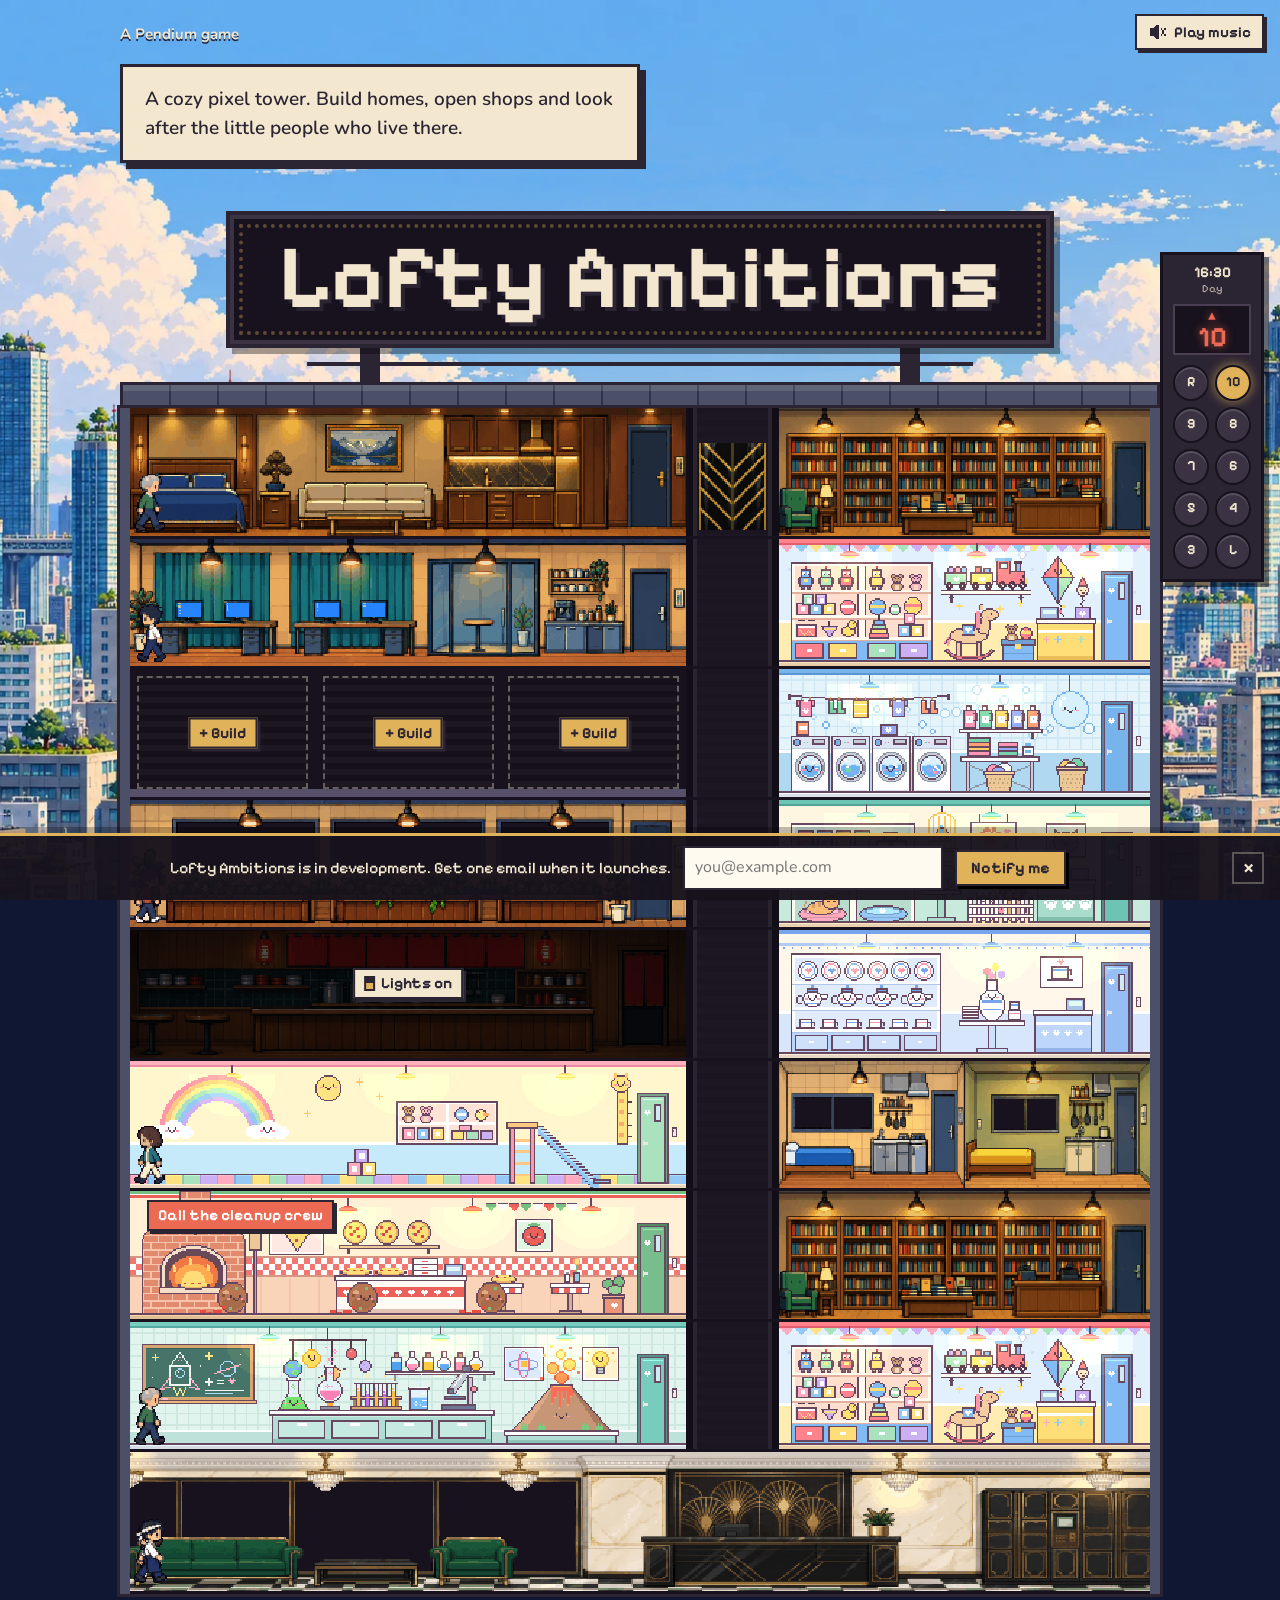
==== commit de8e63b7: "Mention Pendium once on the Lofty Ambitions page Remove the footer, which repeated Pendium twice. Th" ====
--- a/lofty-ambitions/index.html
+++ b/lofty-ambitions/index.html
@@ -881,7 +881,7 @@
       }
     }
 
-    /* ---------- the lobby and the street ---------- */
+    /* ---------- the lobby ---------- */
 
     .lobby .scene {
       aspect-ratio: var(--units) / 96;
@@ -896,34 +896,6 @@
       width: calc(28 / var(--units) * 100%);
       height: calc(46 / 96 * 100%);
       bottom: calc(6 / 96 * 100%);
-    }
-
-    /* The street: a dark full-width band so the sign-up reads over any sky. */
-    .street {
-      width: var(--tower-w);
-      margin: 0 auto;
-      background: #0b1029;
-      box-shadow: 0 0 0 100vmax #0b1029;
-      clip-path: inset(0 -100vmax -100vmax);
-    }
-
-    .footer {
-      display: flex;
-      flex-wrap: wrap;
-      justify-content: space-between;
-      gap: 10px 24px;
-      padding: 24px 0 60px;
-      border-top: 1px solid rgba(243, 232, 207, 0.15);
-      font-size: 15px;
-      opacity: 0.85;
-    }
-
-    .footer a {
-      text-decoration: none;
-    }
-
-    .footer a:hover {
-      text-decoration: underline;
     }
 
     /* ---------- the elevator panel ---------- */
@@ -1208,9 +1180,6 @@
         min-width: 0;
       }
 
-      .footer {
-        padding-bottom: 96px;
-      }
     }
 
     @media (max-width: 520px) {
@@ -1478,13 +1447,6 @@
     </div>
   </main>
 
-  <div class="street" id="street">
-    <footer class="footer">
-      <span>© 2026 Pendium</span>
-      <span>Lofty Ambitions is made by <a href="/">Pendium</a>.</span>
-    </footer>
-  </div>
-
   <!-- The music button floats in the top right corner. -->
   <button class="music-btn" type="button" data-sound-toggle aria-pressed="false">
     <svg viewBox="0 0 10 10" aria-hidden="true"><path fill="currentColor" d="M1 3h2l2-2h1v8H5L3 7H1z" /><path
@@ -1777,7 +1739,6 @@
 
       /* ---------- the elevator: the cab, its riders and the panel ---------- */
       const roof = document.getElementById("roof");
-      const street = document.getElementById("street");
       const floorsEl = document.querySelector(".floors");
       const floors = [...document.querySelectorAll(".floor")];
       const stops = [roof, ...floors];
@@ -1869,7 +1830,6 @@
 
       function nearestStop() {
         const mid = window.innerHeight / 2;
-        if (street.getBoundingClientRect().top < mid) return floors[floors.length - 1];
         let best = stops[0];
         let bestDist = Infinity;
         stops.forEach((s) => {
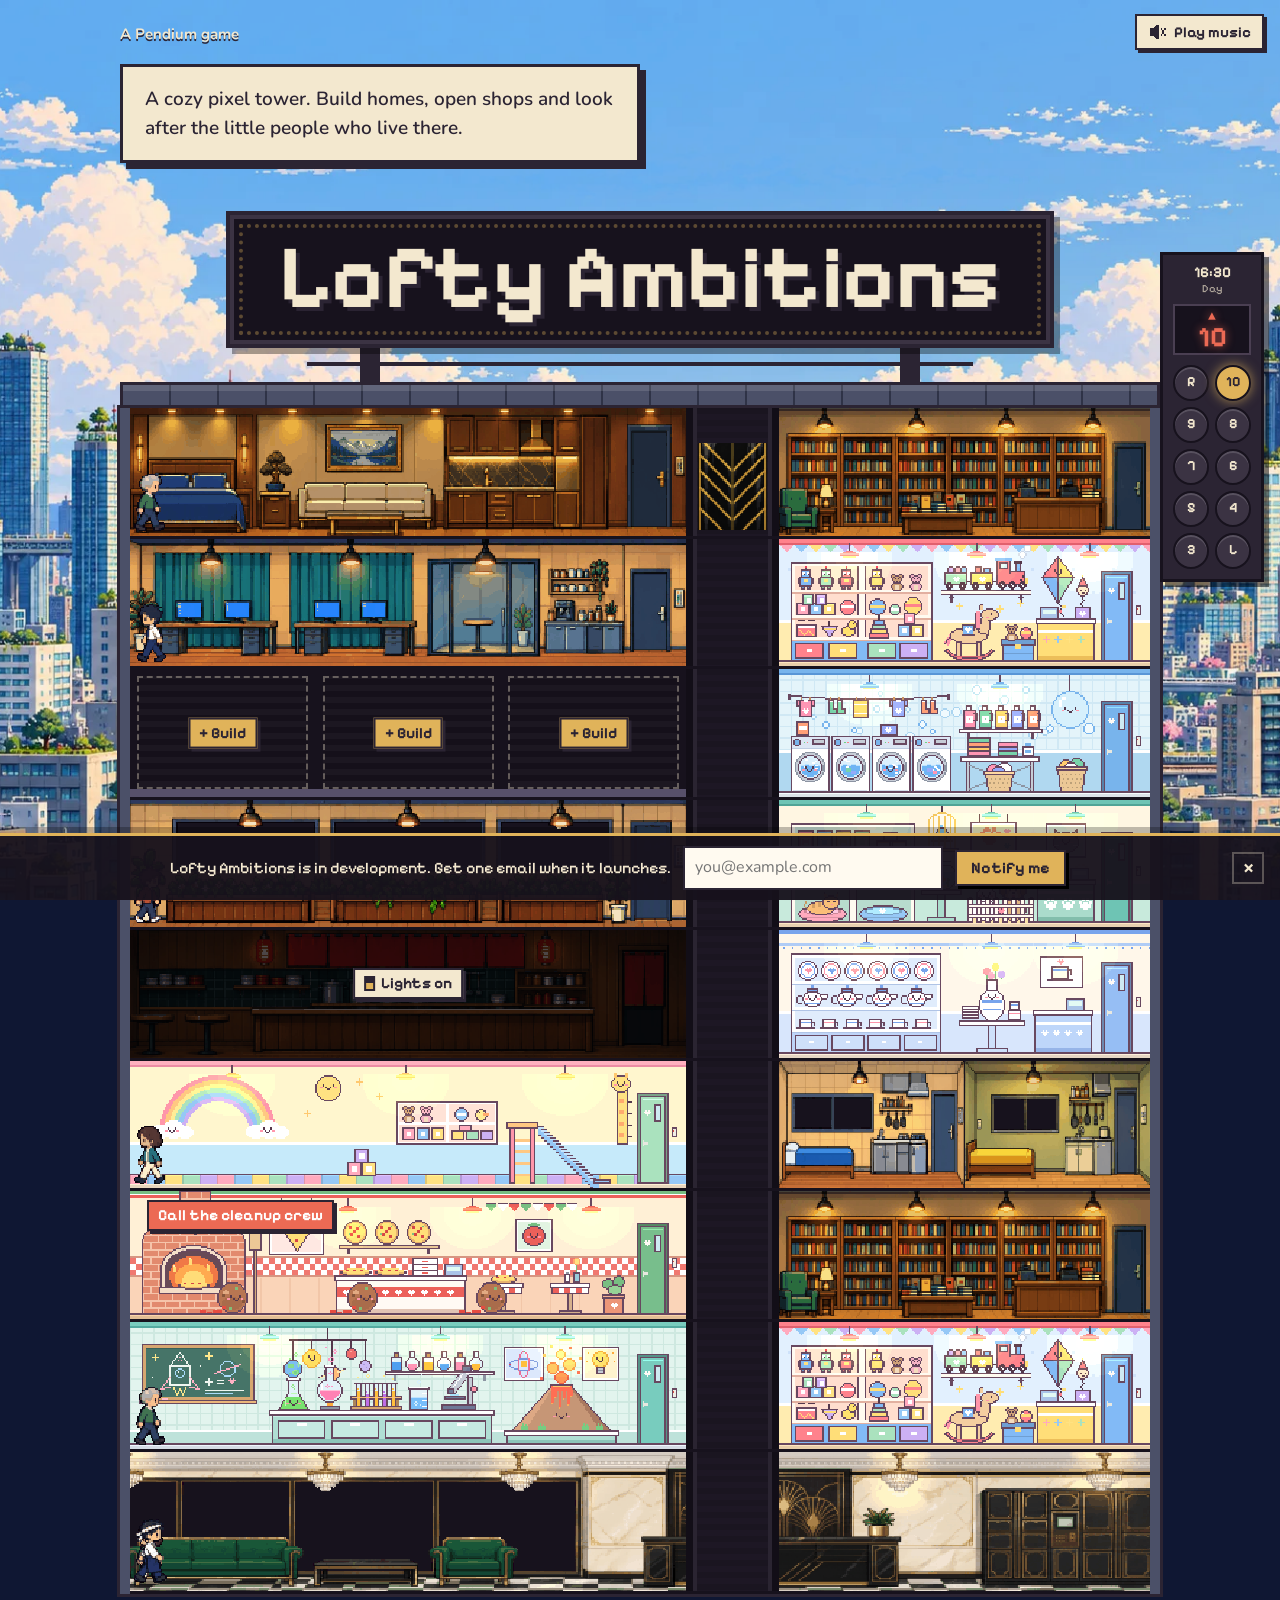
==== commit 1c912622: "Let the elevator reach the lobby The lobby gets a shaft cell, so the cab rides all the way down. The" ====
--- a/lofty-ambitions/index.html
+++ b/lofty-ambitions/index.html
@@ -1435,8 +1435,9 @@
       </section>
 
       <section class="floor lobby" id="lobby" data-label="L" data-track="going-up" aria-label="Lobby">
-        <div class="scene">
+        <div class="scene" data-rider data-lobby>
           <span class="art" style="--sprite:url(assets/sprites/lobby.png)"></span>
+          <div class="part part--shaft"></div>
           <span class="sprite person stroll" style="--src:url(assets/sprites/walk-civilian3.png);--dur:18s;--delay:-7s"></span>
           <span class="sprite person stroll face-left" style="--src:url(assets/sprites/walk-civilian1.png);--dur:22s;--delay:-2s"></span>
           <span class="sprite person stroll" style="--src:url(assets/sprites/walk-chef.png);--dur:27s;--delay:-19s"></span>
@@ -1758,11 +1759,15 @@
         const rooms = [...floor.querySelectorAll("[data-rider]")].filter((r) => r.offsetParent);
         if (!rooms.length) return;
         const room = pick(rooms);
-        const fromRight = !!room.closest(".part--left");
+        const inLobby = room.hasAttribute("data-lobby");
+        // In the lobby the rider leaves the shaft in either direction; on a floor, toward the room.
+        const fromRight = inLobby ? Math.random() < 0.5 : !!room.closest(".part--left");
+        const units = parseFloat(getComputedStyle(document.documentElement).getPropertyValue("--units")) || 704;
+        const shaftAt = ((384 + 18) / units) * 100;
         const p = document.createElement("span");
         p.className = `sprite person rider${fromRight ? " face-left" : ""}`;
         p.style.setProperty("--src", `url(assets/sprites/walk-${pick(RIDERS)}.png)`);
-        p.style.left = fromRight ? "95%" : "-6%";
+        p.style.left = inLobby ? `${shaftAt}%` : fromRight ? "95%" : "-6%";
         room.appendChild(p);
         requestAnimationFrame(() => requestAnimationFrame(() => {
           p.style.left = fromRight ? "-12%" : "104%";
@@ -1774,8 +1779,8 @@
         const shaft = floor.querySelector(".part--shaft");
         const box = floorsEl.getBoundingClientRect();
         const r = shaft.getBoundingClientRect();
-        const unit = r.height / 88;
-        return { top: r.top - box.top + 24 * unit, left: r.left - box.left + 8 * unit, unit };
+        const unit = r.width / 64;
+        return { top: r.bottom - box.top - 64 * unit, left: r.left - box.left + 8 * unit, unit };
       }
 
       function sizeCab() {
@@ -1830,6 +1835,10 @@
 
       function nearestStop() {
         const mid = window.innerHeight / 2;
+        // The lobby is the last thing on the page, so the bottom of the page means the lobby.
+        if (window.innerHeight + window.scrollY >= document.documentElement.scrollHeight - 8) {
+          return floors[floors.length - 1];
+        }
         let best = stops[0];
         let bestDist = Infinity;
         stops.forEach((s) => {
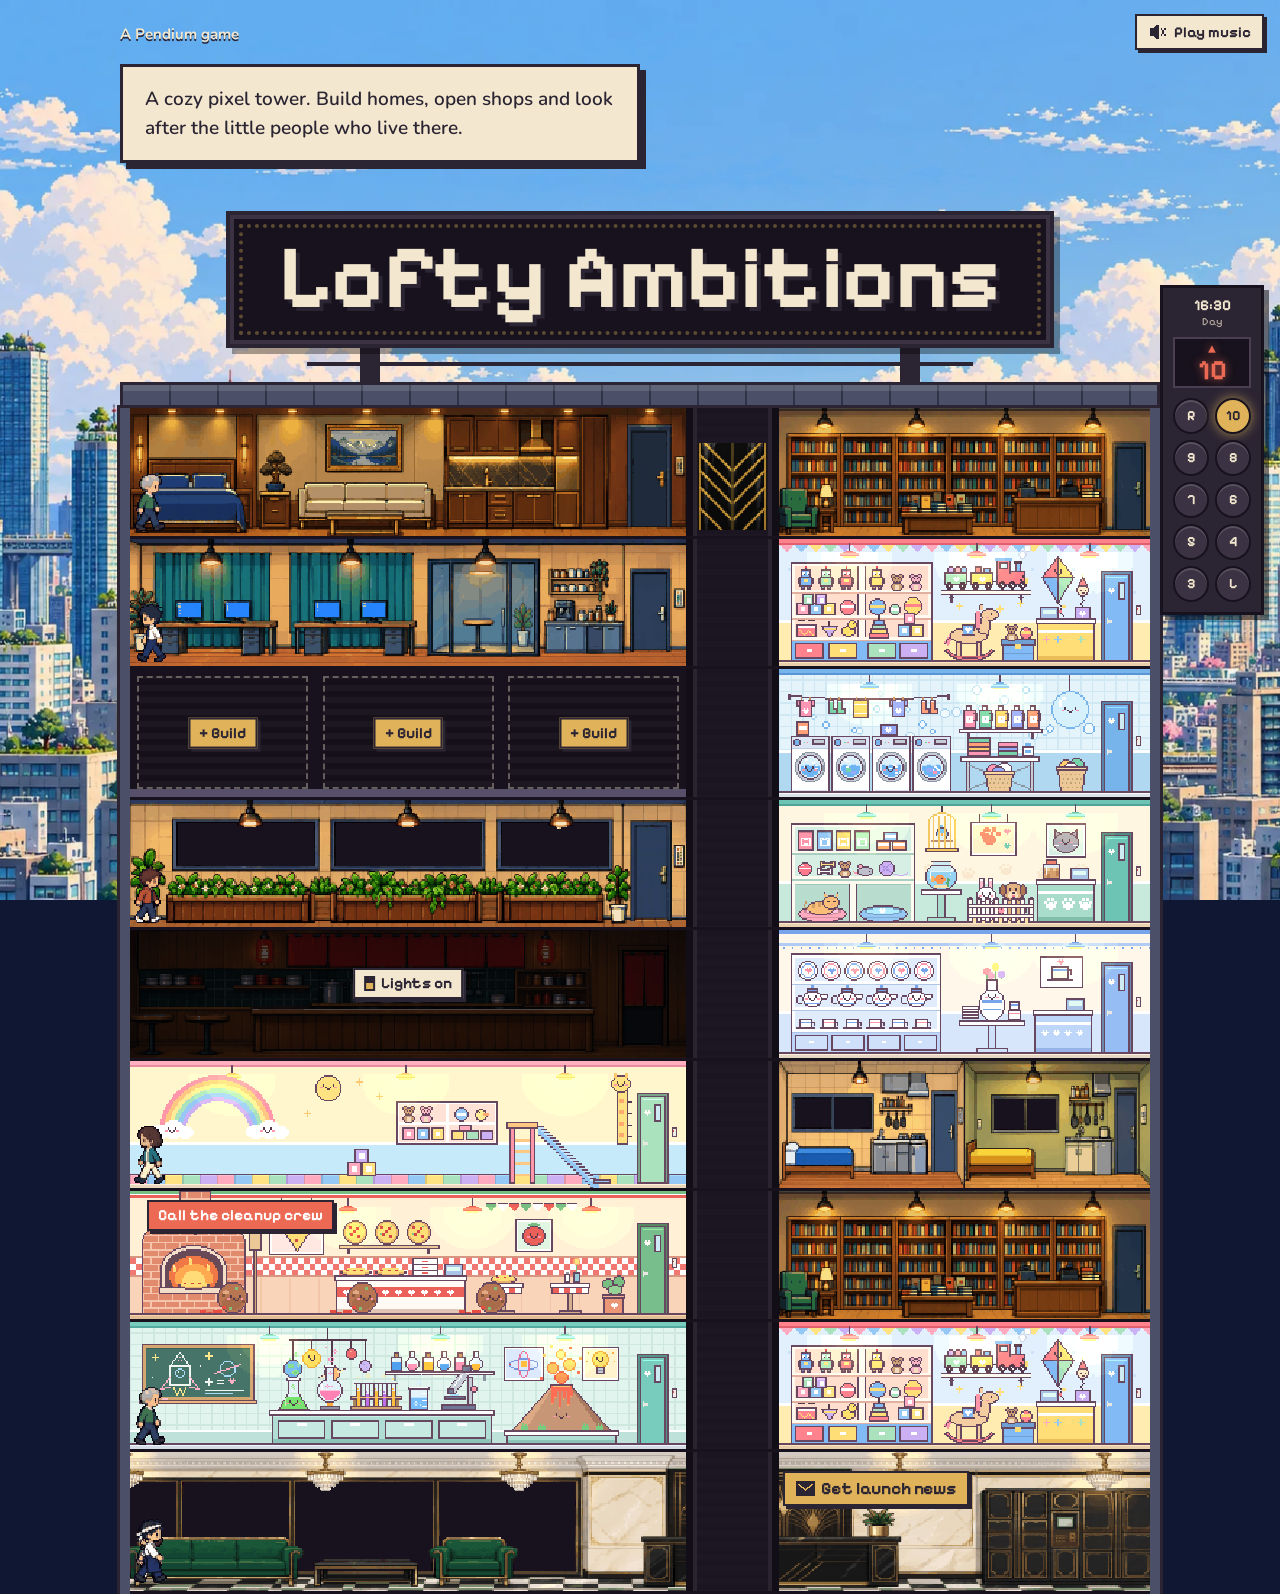
==== commit 44aced0d: "Move Lofty Ambitions sign-up into the lobby The bottom banner is gone. The last thing to tap in the " ====
--- a/lofty-ambitions/index.html
+++ b/lofty-ambitions/index.html
@@ -58,7 +58,6 @@
       line-height: 1.6;
       -webkit-font-smoothing: antialiased;
       overflow-x: hidden;
-      padding-bottom: var(--banner-h, 0px);
     }
 
     a {
@@ -903,7 +902,7 @@
     .elevator {
       position: fixed;
       right: 16px;
-      top: calc(50% - var(--banner-h, 0px) / 2);
+      top: 50%;
       transform: translateY(-50%);
       z-index: 10;
       padding: 10px;
@@ -1040,59 +1039,67 @@
       display: inline;
     }
 
-    /* ---------- the launch banner across the bottom ---------- */
-
-    .banner {
-      position: fixed;
-      left: 0;
-      right: 0;
-      bottom: 0;
-      z-index: 20;
-      display: flex;
-      align-items: center;
-      gap: 12px;
-      padding: 10px 16px;
-      background: rgba(23, 18, 29, 0.96);
-      border-top: 3px solid var(--gold);
-      box-shadow: 0 -6px 0 rgba(0, 0, 0, 0.25);
-    }
-
-    .signup {
-      flex: 1;
-      display: flex;
-      align-items: center;
-      justify-content: center;
-      gap: 12px;
-      flex-wrap: wrap;
-    }
-
-    .banner-text {
+    /* ---------- the lobby sign and the sign-up letter ---------- */
+
+    .letter-sign {
+      top: 14%;
+      left: 64%;
+      font-size: clamp(12px, 1.35vw, 18px);
+      padding: 6px 11px;
+      animation: nudge 4s ease-in-out infinite;
+    }
+
+    .letter-sign svg {
+      width: 1.1em;
+      height: 0.9em;
+      shape-rendering: crispEdges;
+    }
+
+    /* A small hop every few seconds, so the last thing to tap gets noticed. */
+    @keyframes nudge {
+
+      0%,
+      86%,
+      100% {
+        transform: translateY(0);
+      }
+
+      91% {
+        transform: translateY(-5px);
+      }
+    }
+
+    .letter {
+      width: min(460px, calc(100vw - 32px));
+      padding: 28px 28px 26px;
+      color: var(--ink);
+      background: var(--parchment);
+      border: 3px solid var(--ink);
+      box-shadow: 8px 8px 0 var(--ink);
+    }
+
+    .letter::backdrop {
+      background: rgba(10, 14, 36, 0.7);
+    }
+
+    .letter h2 {
       font-family: var(--pixel);
-      font-weight: 500;
-      font-size: 16px;
-      line-height: 1.3;
-    }
-
-    .signup input[type="email"] {
-      width: 260px;
-      font: inherit;
-      font-size: 16px;
-      color: var(--ink);
-      background: #fffaf0;
-      border: 2px solid var(--ink);
-      border-radius: 0;
-      padding: 7px 10px;
-    }
-
-    .signup .btn {
-      font-size: 16px;
-      padding: 8px 14px;
-      border-width: 2px;
-      box-shadow: 3px 3px 0 #000;
-    }
-
-    .banner-close {
-      flex: none;
+      font-weight: 700;
+      font-size: 32px;
+      line-height: 1.1;
+      margin: 0 0 10px;
+    }
+
+    .letter p {
+      margin: 0 0 20px;
+      font-size: 17px;
+      line-height: 1.5;
+    }
+
+    .letter-close {
+      position: absolute;
+      top: 10px;
+      right: 10px;
       width: 32px;
       height: 32px;
       display: grid;
@@ -1100,14 +1107,45 @@
       font-family: var(--pixel);
       font-size: 22px;
       line-height: 1;
-      color: var(--parchment);
+      color: var(--ink);
       background: transparent;
-      border: 2px solid rgba(243, 232, 207, 0.3);
+      border: 2px solid rgba(43, 36, 51, 0.3);
       cursor: pointer;
     }
 
-    .banner-close:hover {
-      border-color: var(--parchment);
+    .letter-close:hover {
+      border-color: var(--ink);
+    }
+
+    .signup label {
+      display: block;
+      font-weight: 800;
+      font-size: 15px;
+      margin-bottom: 6px;
+    }
+
+    .signup-row {
+      display: flex;
+      gap: 10px;
+    }
+
+    .signup input[type="email"] {
+      flex: 1;
+      min-width: 0;
+      font: inherit;
+      font-size: 16px;
+      color: var(--ink);
+      background: #fffaf0;
+      border: 2px solid var(--ink);
+      border-radius: 0;
+      padding: 9px 11px;
+    }
+
+    .signup .btn {
+      font-size: 17px;
+      padding: 10px 14px;
+      border-width: 2px;
+      box-shadow: 3px 3px 0 var(--ink);
     }
 
     /* ---------- layout breakpoints ---------- */
@@ -1130,7 +1168,7 @@
 
       .elevator {
         top: auto;
-        bottom: calc(var(--banner-h, 0px) + 10px);
+        bottom: 12px;
         right: 12px;
         transform: none;
         flex-direction: row;
@@ -1159,27 +1197,14 @@
         margin-top: 36px;
       }
 
-      .banner {
-        padding: 8px 10px;
-        gap: 8px;
-      }
-
-      .banner-text {
-        flex-basis: 100%;
-        font-size: 14px;
-      }
-
-      .signup {
-        justify-content: flex-start;
-        gap: 8px;
-      }
-
-      .signup input[type="email"] {
-        flex: 1;
-        width: auto;
-        min-width: 0;
-      }
-
+      body {
+        padding-bottom: 76px;
+      }
+
+      /* The lobby is narrower here; keep the sign clear of the shaft. */
+      .letter-sign {
+        left: 28%;
+      }
     }
 
     @media (max-width: 520px) {
@@ -1216,6 +1241,7 @@
       .is-loose .creature,
       .is-loose .creature.flies,
       .mishap-sign,
+      .letter-sign,
       .is-lit .lamps {
         animation: none !important;
       }
@@ -1435,12 +1461,18 @@
       </section>
 
       <section class="floor lobby" id="lobby" data-label="L" data-track="going-up" aria-label="Lobby">
+        <span class="callout" aria-hidden="true">Get a letter when the doors open</span>
         <div class="scene" data-rider data-lobby>
           <span class="art" style="--sprite:url(assets/sprites/lobby.png)"></span>
           <div class="part part--shaft"></div>
           <span class="sprite person stroll" style="--src:url(assets/sprites/walk-civilian3.png);--dur:18s;--delay:-7s"></span>
           <span class="sprite person stroll face-left" style="--src:url(assets/sprites/walk-civilian1.png);--dur:22s;--delay:-2s"></span>
           <span class="sprite person stroll" style="--src:url(assets/sprites/walk-chef.png);--dur:27s;--delay:-19s"></span>
+          <button class="sign letter-sign" type="button" data-open-letter aria-haspopup="dialog">
+            <svg viewBox="0 0 10 8" aria-hidden="true"><path fill="currentColor"
+                d="M0 0h10v8H0zM1 1v1l4 3 4-3V1L5 4z" /></svg>
+            Get launch news
+          </button>
         </div>
       </section>
 
@@ -1456,19 +1488,23 @@
     <span data-sound-label>Play music</span>
   </button>
 
-  <!-- The launch sign-up: a banner across the bottom of the screen. -->
-  <aside class="banner" aria-label="Launch sign-up" data-banner>
+  <!-- The launch sign-up: a letter that opens from the lobby sign. -->
+  <dialog class="letter" aria-labelledby="letter-title" data-letter>
+    <button class="letter-close" type="button" aria-label="Close" data-close-letter>×</button>
+    <h2 id="letter-title">Doors open soon</h2>
+    <p>Lofty Ambitions is in development. Leave your email and we'll send one letter when it launches.</p>
     <!-- Buttondown username: replace "pendium" in the action URL if the
          Buttondown account uses a different name. -->
     <form class="signup" action="https://buttondown.com/api/emails/embed-subscribe/pendium" method="post"
       data-signup>
-      <label class="banner-text" for="email">Lofty Ambitions is in development. Get one email when it launches.</label>
-      <input id="email" type="email" name="email" placeholder="you@example.com" autocomplete="email" required />
-      <input type="hidden" name="tag" value="lofty-ambitions" />
-      <button class="btn" type="submit">Notify me</button>
+      <label for="email">Email address</label>
+      <div class="signup-row">
+        <input id="email" type="email" name="email" placeholder="you@example.com" autocomplete="email" required />
+        <input type="hidden" name="tag" value="lofty-ambitions" />
+        <button class="btn" type="submit">Notify me</button>
+      </div>
     </form>
-    <button class="banner-close" type="button" aria-label="Close the sign-up banner" data-banner-close>×</button>
-  </aside>
+  </dialog>
 
   <nav class="elevator" aria-label="Floors">
     <div class="clock" aria-hidden="true">
@@ -1972,23 +2008,26 @@
         renderTime();
       }, 250);
 
-      /* ---------- the launch banner ---------- */
-      const banner = document.querySelector("[data-banner]");
-      const setBannerSpace = () => {
-        const h = banner.hidden ? 0 : banner.offsetHeight;
-        document.documentElement.style.setProperty("--banner-h", `${h}px`);
-      };
-      try {
-        if (localStorage.getItem("lofty-banner-closed") === "1") banner.hidden = true;
-      } catch (e) { /* storage blocked: keep the banner */ }
-      if (window.ResizeObserver) new ResizeObserver(setBannerSpace).observe(banner);
-      setBannerSpace();
-      document.querySelector("[data-banner-close]").addEventListener("click", () => {
-        banner.hidden = true;
-        setBannerSpace();
-        try {
-          localStorage.setItem("lofty-banner-closed", "1");
-        } catch (e) { /* storage blocked: closes for this visit only */ }
+      /* ---------- the lobby sign opens the sign-up letter ---------- */
+      const letter = document.querySelector("[data-letter]");
+      const openLetter = document.querySelector("[data-open-letter]");
+      openLetter.addEventListener("click", () => {
+        blip("fx-pop", 0.5);
+        if (typeof letter.showModal === "function") {
+          letter.showModal();
+          letter.querySelector("input[type=email]").focus();
+        } else {
+          letter.setAttribute("open", "");
+        }
+      });
+      document.querySelector("[data-close-letter]").addEventListener("click", () => letter.close());
+      // A click on the dimmed backdrop, outside the letter, closes it.
+      letter.addEventListener("click", (event) => {
+        if (event.target !== letter) return;
+        const r = letter.getBoundingClientRect();
+        const inside = event.clientX >= r.left && event.clientX <= r.right &&
+          event.clientY >= r.top && event.clientY <= r.bottom;
+        if (!inside) letter.close();
       });
 
       /* ---------- sign-up ---------- */
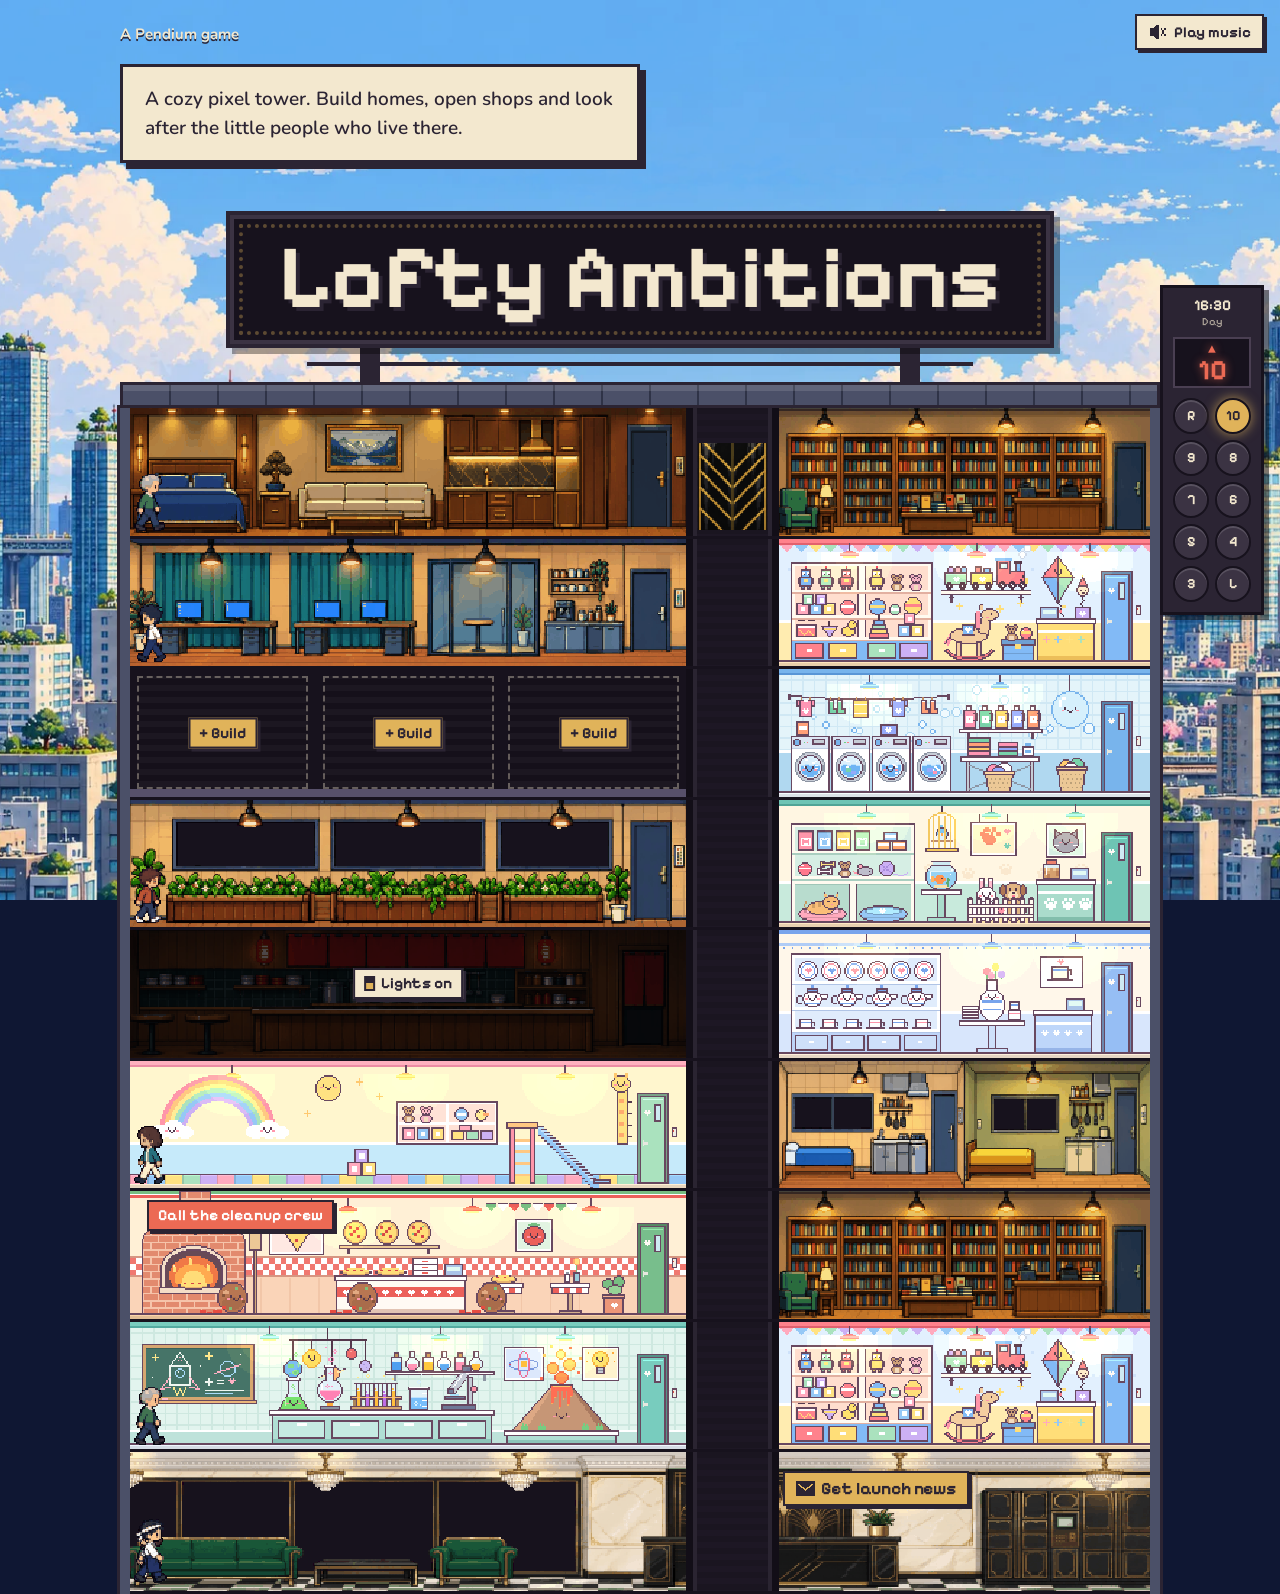
==== commit 2001f630: "Add privacy policy and terms of service pages The site had no policy pages. Carriers need both to re" ====
--- a/lofty-ambitions/index.html
+++ b/lofty-ambitions/index.html
@@ -13,7 +13,7 @@
   <meta property="og:title" content="Lofty Ambitions — a cozy pixel tower game" />
   <meta property="og:description"
     content="Build homes, open shops and look after the little people who live there." />
-  <meta property="og:image" content="https://pendium.co/lofty-ambitions/assets/og.jpg" />
+  <meta property="og:image" content="https://pendium.co/lofty-ambitions/assets/og-key-art.jpg" />
   <meta property="og:image:width" content="1232" />
   <meta property="og:image:height" content="706" />
   <meta name="twitter:card" content="summary_large_image" />
@@ -1088,6 +1088,16 @@
       font-size: 32px;
       line-height: 1.1;
       margin: 0 0 10px;
+    }
+
+    .letter .letter-note {
+      margin: 14px 0 0;
+      font-size: 13px;
+      opacity: 0.75;
+    }
+
+    .letter .letter-note a {
+      color: inherit;
     }
 
     .letter p {
@@ -1504,6 +1514,7 @@
         <button class="btn" type="submit">Notify me</button>
       </div>
     </form>
+    <p class="letter-note">We use your email only for news about the game. <a href="/privacy/">Privacy policy</a></p>
   </dialog>
 
   <nav class="elevator" aria-label="Floors">
